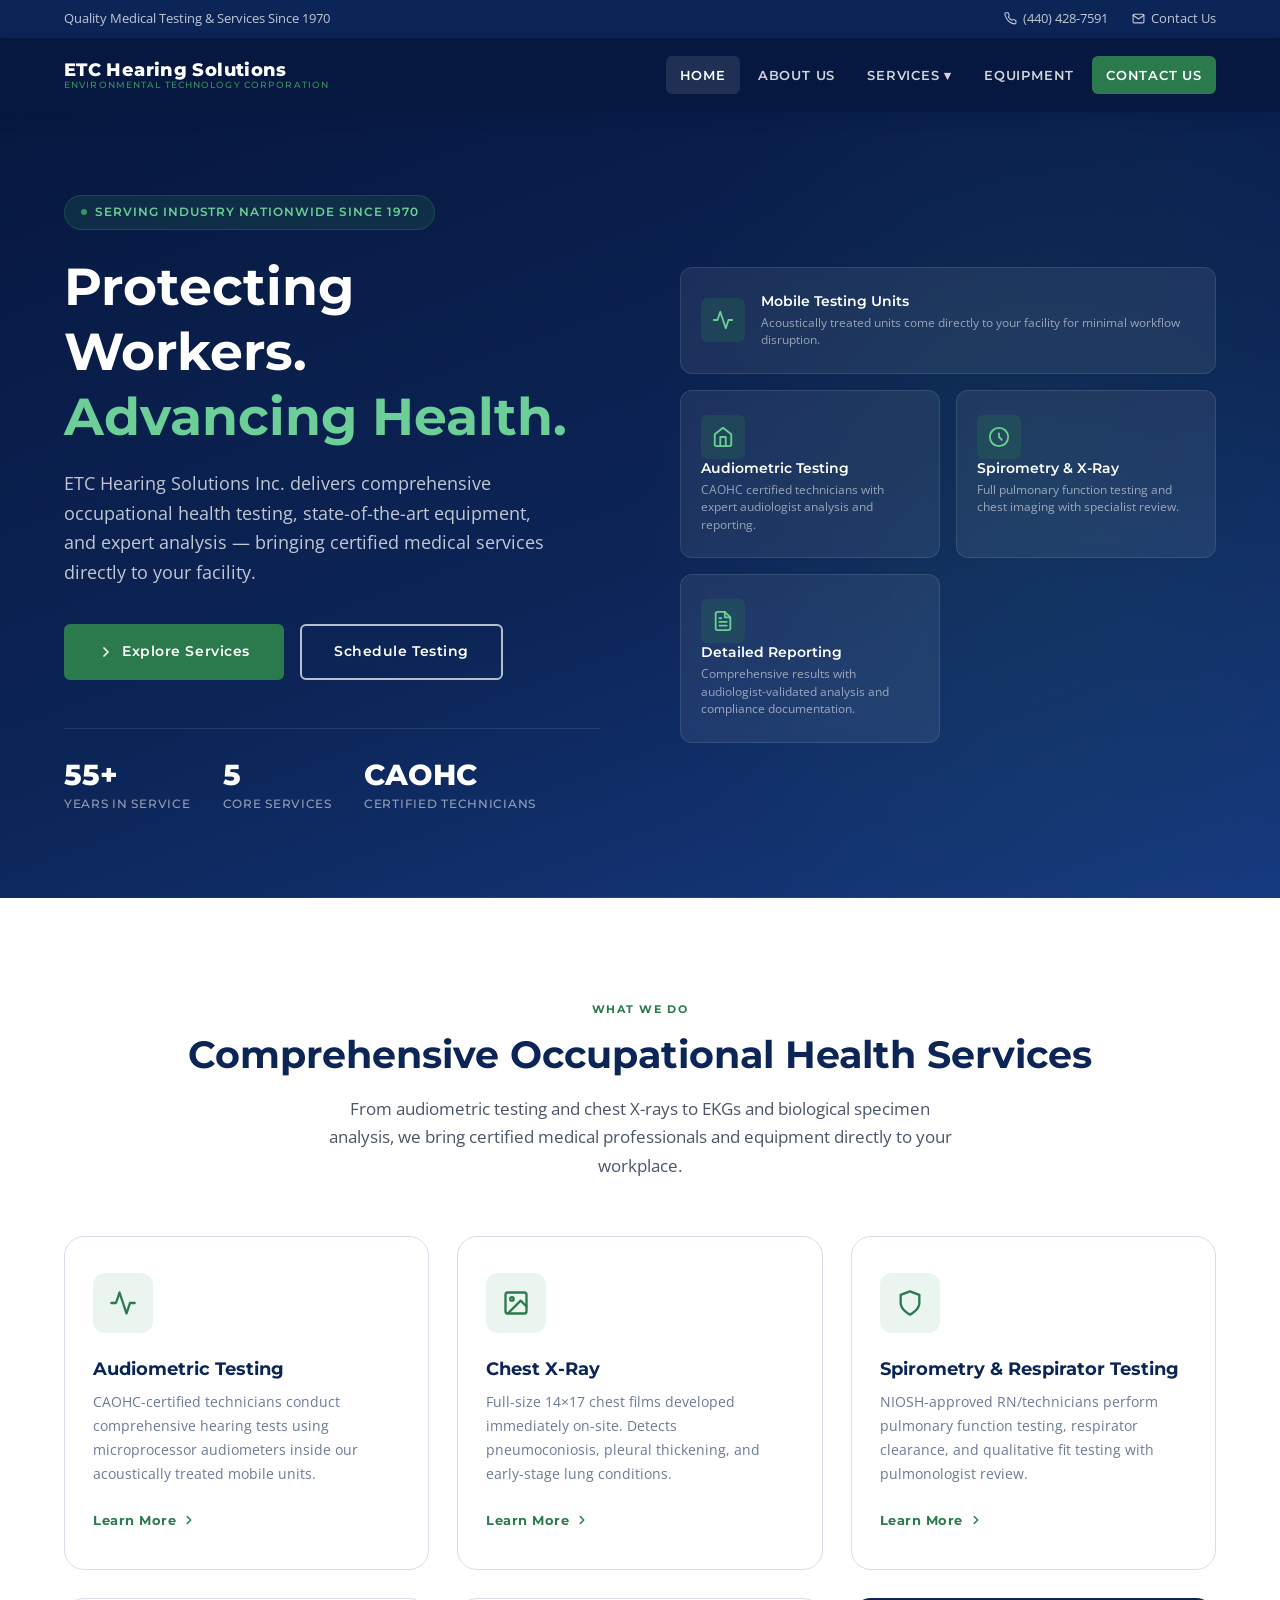
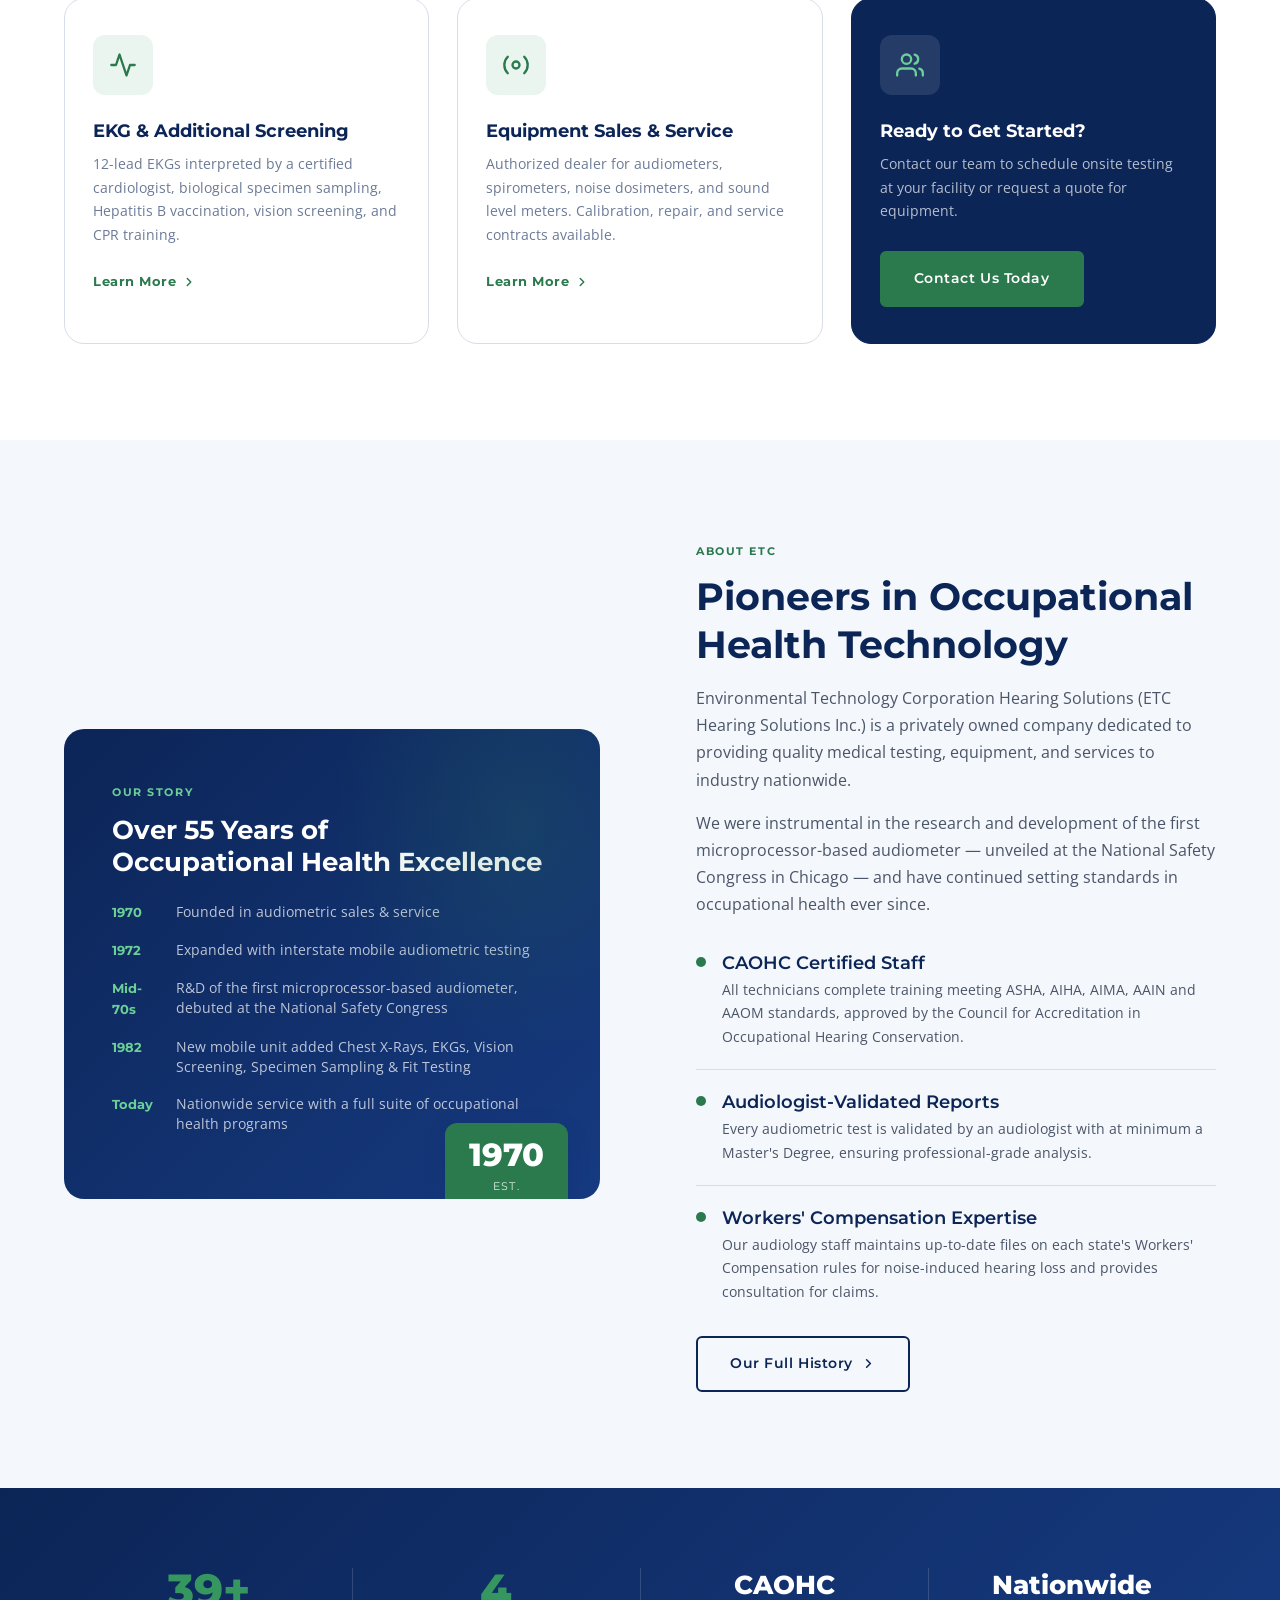
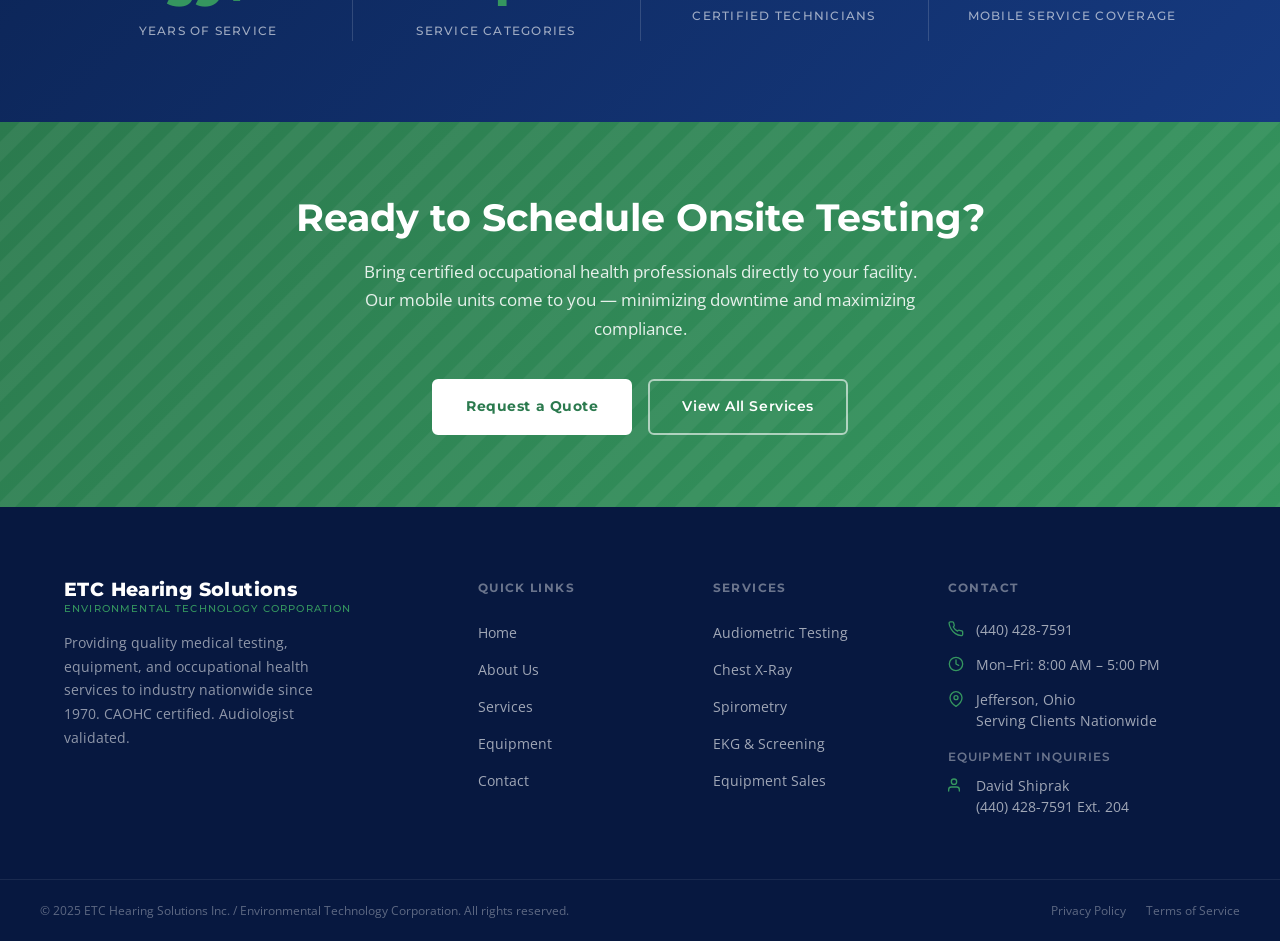
==== index.html @ db535267 "Initial commit: ETC Hearing Solutions website Complete multi-page website including home, about, ser" ====
<!DOCTYPE html>
<html lang="en">
<head>
  <meta charset="UTF-8" />
  <meta name="viewport" content="width=device-width, initial-scale=1.0" />
  <title>ETC Hearing Solutions Inc. | Occupational Health Testing & Equipment</title>
  <meta name="description" content="Environmental Technology Corporation Hearing Solutions — providing quality medical testing, equipment, and services to industry nationwide since 1970." />
  <link rel="stylesheet" href="css/styles.css" />
  <link rel="icon" href="data:image/svg+xml,<svg xmlns='http://www.w3.org/2000/svg' viewBox='0 0 100 100'><rect width='100' height='100' rx='16' fill='%230C2557'/><text y='.9em' x='.1em' font-size='80' fill='%232B7A4E'>⚕</text></svg>" />
</head>
<body>

  <!-- TOP BAR -->
  <div class="top-bar">
    <div class="container top-bar-inner">
      <div class="top-bar-left">
        <span>Quality Medical Testing &amp; Services Since 1970</span>
      </div>
      <div class="top-bar-right">
        <a href="tel:4404287591">
          <svg xmlns="http://www.w3.org/2000/svg" width="13" height="13" viewBox="0 0 24 24" fill="none" stroke="currentColor" stroke-width="2" stroke-linecap="round" stroke-linejoin="round"><path d="M22 16.92v3a2 2 0 0 1-2.18 2 19.79 19.79 0 0 1-8.63-3.07A19.5 19.5 0 0 1 4.69 12a19.79 19.79 0 0 1-3.07-8.67A2 2 0 0 1 3.6 1.27h3a2 2 0 0 1 2 1.72c.127.96.361 1.903.7 2.81a2 2 0 0 1-.45 2.11L7.91 8.95a16 16 0 0 0 6.29 6.29l.95-.85a2 2 0 0 1 2.11-.45c.907.339 1.85.573 2.81.7A2 2 0 0 1 22 16.92z"/></svg>
          (440) 428-7591
        </a>
        <a href="contact.html">
          <svg xmlns="http://www.w3.org/2000/svg" width="13" height="13" viewBox="0 0 24 24" fill="none" stroke="currentColor" stroke-width="2" stroke-linecap="round" stroke-linejoin="round"><path d="M4 4h16c1.1 0 2 .9 2 2v12c0 1.1-.9 2-2 2H4c-1.1 0-2-.9-2-2V6c0-1.1.9-2 2-2z"/><polyline points="22,6 12,13 2,6"/></svg>
          Contact Us
        </a>
      </div>
    </div>
  </div>

  <!-- HEADER -->
  <header class="site-header">
    <div class="container header-inner">
      <a href="index.html" class="site-logo">
        <span class="logo-name">ETC Hearing Solutions</span>
        <span class="logo-sub">Environmental Technology Corporation</span>
      </a>

      <button class="nav-toggle" aria-label="Toggle navigation" aria-expanded="false">
        <span></span><span></span><span></span>
      </button>

      <nav>
        <ul class="nav-list">
          <li><a href="index.html" class="active">Home</a></li>
          <li><a href="about.html">About Us</a></li>
          <li class="nav-item">
            <a href="services.html">Services ▾</a>
            <ul class="dropdown-menu">
              <li><a href="services.html#audiometric">Audiometric Testing</a></li>
              <li><a href="services.html#chest-xray">Chest X-Ray</a></li>
              <li><a href="services.html#spirometry">Spirometry &amp; Respirator</a></li>
              <li><a href="services.html#other-screening">Other Screening Services</a></li>
              <li><a href="services.html#equipment-service">Equipment Sales &amp; Service</a></li>
            </ul>
          </li>
          <li><a href="equipment.html">Equipment</a></li>
          <li><a href="contact.html" class="nav-cta">Contact Us</a></li>
        </ul>
      </nav>
    </div>
  </header>

  <!-- HERO -->
  <section class="home-hero">
    <div class="container">
      <div class="hero-grid">
        <div class="hero-content">
          <div class="hero-badge">
            <span class="dot"></span>
            Serving Industry Nationwide Since 1970
          </div>
          <h1>Protecting Workers.<br><span>Advancing Health.</span></h1>
          <p class="lead">
            ETC Hearing Solutions Inc. delivers comprehensive occupational health
            testing, state-of-the-art equipment, and expert analysis — bringing
            certified medical services directly to your facility.
          </p>
          <div class="hero-actions">
            <a href="services.html" class="btn btn-primary">
              <svg xmlns="http://www.w3.org/2000/svg" width="16" height="16" viewBox="0 0 24 24" fill="none" stroke="currentColor" stroke-width="2.5" stroke-linecap="round" stroke-linejoin="round"><polyline points="9 18 15 12 9 6"/></svg>
              Explore Services
            </a>
            <a href="contact.html" class="btn btn-secondary">Schedule Testing</a>
          </div>
          <div class="hero-stats">
            <div>
              <div class="hero-stat-value">55+</div>
              <div class="hero-stat-label">Years in Service</div>
            </div>
            <div>
              <div class="hero-stat-value">5</div>
              <div class="hero-stat-label">Core Services</div>
            </div>
            <div>
              <div class="hero-stat-value">CAOHC</div>
              <div class="hero-stat-label">Certified Technicians</div>
            </div>
          </div>
        </div>

        <div class="hero-visual">
          <div class="hero-card">
            <div class="hero-card-icon">
              <svg xmlns="http://www.w3.org/2000/svg" viewBox="0 0 24 24" fill="none" stroke="currentColor" stroke-width="2" stroke-linecap="round" stroke-linejoin="round"><path d="M22 12h-4l-3 9L9 3l-3 9H2"/></svg>
            </div>
            <div>
              <h4>Mobile Testing Units</h4>
              <p>Acoustically treated units come directly to your facility for minimal workflow disruption.</p>
            </div>
          </div>
          <div class="hero-card">
            <div class="hero-card-icon">
              <svg xmlns="http://www.w3.org/2000/svg" viewBox="0 0 24 24" fill="none" stroke="currentColor" stroke-width="2" stroke-linecap="round" stroke-linejoin="round"><path d="M3 9l9-7 9 7v11a2 2 0 0 1-2 2H5a2 2 0 0 1-2-2z"/><polyline points="9 22 9 12 15 12 15 22"/></svg>
            </div>
            <div>
              <h4>Audiometric Testing</h4>
              <p>CAOHC certified technicians with expert audiologist analysis and reporting.</p>
            </div>
          </div>
          <div class="hero-card">
            <div class="hero-card-icon">
              <svg xmlns="http://www.w3.org/2000/svg" viewBox="0 0 24 24" fill="none" stroke="currentColor" stroke-width="2" stroke-linecap="round" stroke-linejoin="round"><circle cx="12" cy="12" r="10"/><path d="M12 8v4l3 3"/></svg>
            </div>
            <div>
              <h4>Spirometry &amp; X-Ray</h4>
              <p>Full pulmonary function testing and chest imaging with specialist review.</p>
            </div>
          </div>
          <div class="hero-card">
            <div class="hero-card-icon">
              <svg xmlns="http://www.w3.org/2000/svg" viewBox="0 0 24 24" fill="none" stroke="currentColor" stroke-width="2" stroke-linecap="round" stroke-linejoin="round"><path d="M14 2H6a2 2 0 0 0-2 2v16a2 2 0 0 0 2 2h12a2 2 0 0 0 2-2V8z"/><polyline points="14 2 14 8 20 8"/><line x1="16" y1="13" x2="8" y2="13"/><line x1="16" y1="17" x2="8" y2="17"/><polyline points="10 9 9 9 8 9"/></svg>
            </div>
            <div>
              <h4>Detailed Reporting</h4>
              <p>Comprehensive results with audiologist-validated analysis and compliance documentation.</p>
            </div>
          </div>
        </div>
      </div>
    </div>
  </section>

  <!-- SERVICES OVERVIEW -->
  <section class="section-pad">
    <div class="container">
      <div class="text-center">
        <span class="section-label">What We Do</span>
        <h2 class="section-title">Comprehensive Occupational Health Services</h2>
        <p class="section-subtitle">
          From audiometric testing and chest X-rays to EKGs and biological specimen analysis,
          we bring certified medical professionals and equipment directly to your workplace.
        </p>
      </div>
      <div class="services-grid">

        <div class="service-card">
          <div class="service-icon">
            <svg xmlns="http://www.w3.org/2000/svg" viewBox="0 0 24 24" fill="none" stroke="currentColor" stroke-width="2" stroke-linecap="round" stroke-linejoin="round"><path d="M22 12h-4l-3 9L9 3l-3 9H2"/></svg>
          </div>
          <h3>Audiometric Testing</h3>
          <p>CAOHC-certified technicians conduct comprehensive hearing tests using microprocessor audiometers inside our acoustically treated mobile units.</p>
          <a href="services.html#audiometric" class="learn-more">
            Learn More
            <svg xmlns="http://www.w3.org/2000/svg" width="14" height="14" viewBox="0 0 24 24" fill="none" stroke="currentColor" stroke-width="2.5" stroke-linecap="round" stroke-linejoin="round"><polyline points="9 18 15 12 9 6"/></svg>
          </a>
        </div>

        <div class="service-card">
          <div class="service-icon">
            <svg xmlns="http://www.w3.org/2000/svg" viewBox="0 0 24 24" fill="none" stroke="currentColor" stroke-width="2" stroke-linecap="round" stroke-linejoin="round"><rect x="3" y="3" width="18" height="18" rx="2" ry="2"/><circle cx="8.5" cy="8.5" r="1.5"/><polyline points="21 15 16 10 5 21"/></svg>
          </div>
          <h3>Chest X-Ray</h3>
          <p>Full-size 14×17 chest films developed immediately on-site. Detects pneumoconiosis, pleural thickening, and early-stage lung conditions.</p>
          <a href="services.html#chest-xray" class="learn-more">
            Learn More
            <svg xmlns="http://www.w3.org/2000/svg" width="14" height="14" viewBox="0 0 24 24" fill="none" stroke="currentColor" stroke-width="2.5" stroke-linecap="round" stroke-linejoin="round"><polyline points="9 18 15 12 9 6"/></svg>
          </a>
        </div>

        <div class="service-card">
          <div class="service-icon">
            <svg xmlns="http://www.w3.org/2000/svg" viewBox="0 0 24 24" fill="none" stroke="currentColor" stroke-width="2" stroke-linecap="round" stroke-linejoin="round"><path d="M12 22s8-4 8-10V5l-8-3-8 3v7c0 6 8 10 8 10z"/></svg>
          </div>
          <h3>Spirometry &amp; Respirator Testing</h3>
          <p>NIOSH-approved RN/technicians perform pulmonary function testing, respirator clearance, and qualitative fit testing with pulmonologist review.</p>
          <a href="services.html#spirometry" class="learn-more">
            Learn More
            <svg xmlns="http://www.w3.org/2000/svg" width="14" height="14" viewBox="0 0 24 24" fill="none" stroke="currentColor" stroke-width="2.5" stroke-linecap="round" stroke-linejoin="round"><polyline points="9 18 15 12 9 6"/></svg>
          </a>
        </div>

        <div class="service-card">
          <div class="service-icon">
            <svg xmlns="http://www.w3.org/2000/svg" viewBox="0 0 24 24" fill="none" stroke="currentColor" stroke-width="2" stroke-linecap="round" stroke-linejoin="round"><polyline points="22 12 18 12 15 21 9 3 6 12 2 12"/></svg>
          </div>
          <h3>EKG &amp; Additional Screening</h3>
          <p>12-lead EKGs interpreted by a certified cardiologist, biological specimen sampling, Hepatitis B vaccination, vision screening, and CPR training.</p>
          <a href="services.html#other-screening" class="learn-more">
            Learn More
            <svg xmlns="http://www.w3.org/2000/svg" width="14" height="14" viewBox="0 0 24 24" fill="none" stroke="currentColor" stroke-width="2.5" stroke-linecap="round" stroke-linejoin="round"><polyline points="9 18 15 12 9 6"/></svg>
          </a>
        </div>

        <div class="service-card">
          <div class="service-icon">
            <svg xmlns="http://www.w3.org/2000/svg" viewBox="0 0 24 24" fill="none" stroke="currentColor" stroke-width="2" stroke-linecap="round" stroke-linejoin="round"><circle cx="12" cy="12" r="3"/><path d="M19.07 4.93a10 10 0 0 1 0 14.14M4.93 4.93a10 10 0 0 0 0 14.14"/></svg>
          </div>
          <h3>Equipment Sales &amp; Service</h3>
          <p>Authorized dealer for audiometers, spirometers, noise dosimeters, and sound level meters. Calibration, repair, and service contracts available.</p>
          <a href="equipment.html" class="learn-more">
            Learn More
            <svg xmlns="http://www.w3.org/2000/svg" width="14" height="14" viewBox="0 0 24 24" fill="none" stroke="currentColor" stroke-width="2.5" stroke-linecap="round" stroke-linejoin="round"><polyline points="9 18 15 12 9 6"/></svg>
          </a>
        </div>

        <div class="service-card" style="background:var(--navy); border-color:var(--navy);">
          <div class="service-icon" style="background:rgba(255,255,255,0.1);">
            <svg xmlns="http://www.w3.org/2000/svg" viewBox="0 0 24 24" fill="none" stroke="#6BCF97" stroke-width="2" stroke-linecap="round" stroke-linejoin="round"><path d="M17 21v-2a4 4 0 0 0-4-4H5a4 4 0 0 0-4 4v2"/><circle cx="9" cy="7" r="4"/><path d="M23 21v-2a4 4 0 0 0-3-3.87"/><path d="M16 3.13a4 4 0 0 1 0 7.75"/></svg>
          </div>
          <h3 style="color:#fff;">Ready to Get Started?</h3>
          <p style="color:rgba(255,255,255,0.7);">Contact our team to schedule onsite testing at your facility or request a quote for equipment.</p>
          <a href="contact.html" class="btn btn-primary" style="margin-top:8px; display:inline-flex;">
            Contact Us Today
          </a>
        </div>

      </div>
    </div>
  </section>

  <!-- ABOUT SNAPSHOT -->
  <section class="about-snapshot section-pad">
    <div class="container">
      <div class="about-grid">
        <div class="about-visual">
          <div class="about-img-block">
            <span class="section-label" style="color:#6BCF97;">Our Story</span>
            <h3 style="color:#fff; margin-bottom:24px;">Over 55 Years of<br>Occupational Health Excellence</h3>
            <div class="milestone-list">
              <div class="milestone-item">
                <span class="milestone-year">1970</span>
                <span class="milestone-text">Founded in audiometric sales &amp; service</span>
              </div>
              <div class="milestone-item">
                <span class="milestone-year">1972</span>
                <span class="milestone-text">Expanded with interstate mobile audiometric testing</span>
              </div>
              <div class="milestone-item">
                <span class="milestone-year">Mid-70s</span>
                <span class="milestone-text">R&amp;D of the first microprocessor-based audiometer, debuted at the National Safety Congress</span>
              </div>
              <div class="milestone-item">
                <span class="milestone-year">1982</span>
                <span class="milestone-text">New mobile unit added Chest X-Rays, EKGs, Vision Screening, Specimen Sampling &amp; Fit Testing</span>
              </div>
              <div class="milestone-item">
                <span class="milestone-year">Today</span>
                <span class="milestone-text">Nationwide service with a full suite of occupational health programs</span>
              </div>
            </div>
            <div class="founded-badge">
              <span class="year">1970</span>
              <span class="year-label">Est.</span>
            </div>
          </div>
        </div>
        <div class="about-content">
          <span class="section-label">About ETC</span>
          <h2 class="section-title">Pioneers in Occupational Health Technology</h2>
          <p>
            Environmental Technology Corporation Hearing Solutions (ETC Hearing Solutions Inc.)
            is a privately owned company dedicated to providing quality medical testing,
            equipment, and services to industry nationwide.
          </p>
          <p>
            We were instrumental in the research and development of the first
            microprocessor-based audiometer — unveiled at the National Safety Congress in
            Chicago — and have continued setting standards in occupational health ever since.
          </p>
          <div class="about-features">
            <div class="about-feature">
              <span class="feature-dot"></span>
              <div>
                <h4>CAOHC Certified Staff</h4>
                <p>All technicians complete training meeting ASHA, AIHA, AIMA, AAIN and AAOM standards, approved by the Council for Accreditation in Occupational Hearing Conservation.</p>
              </div>
            </div>
            <div class="about-feature">
              <span class="feature-dot"></span>
              <div>
                <h4>Audiologist-Validated Reports</h4>
                <p>Every audiometric test is validated by an audiologist with at minimum a Master's Degree, ensuring professional-grade analysis.</p>
              </div>
            </div>
            <div class="about-feature">
              <span class="feature-dot"></span>
              <div>
                <h4>Workers' Compensation Expertise</h4>
                <p>Our audiology staff maintains up-to-date files on each state's Workers' Compensation rules for noise-induced hearing loss and provides consultation for claims.</p>
              </div>
            </div>
          </div>
          <a href="about.html" class="btn btn-outline" style="margin-top:32px;">
            Our Full History
            <svg xmlns="http://www.w3.org/2000/svg" width="15" height="15" viewBox="0 0 24 24" fill="none" stroke="currentColor" stroke-width="2.5" stroke-linecap="round" stroke-linejoin="round"><polyline points="9 18 15 12 9 6"/></svg>
          </a>
        </div>
      </div>
    </div>
  </section>

  <!-- STATS -->
  <section class="stats-band">
    <div class="container">
      <div class="stats-grid">
        <div class="stat-item">
          <div class="stat-number"><span data-count="55">0</span><span style="color:var(--green-light)">+</span></div>
          <div class="stat-label">Years of Service</div>
        </div>
        <div class="stat-item">
          <div class="stat-number"><span data-count="5">0</span></div>
          <div class="stat-label">Service Categories</div>
        </div>
        <div class="stat-item">
          <div class="stat-number" style="font-size:1.6rem; padding-top:4px;">CAOHC</div>
          <div class="stat-label">Certified Technicians</div>
        </div>
        <div class="stat-item">
          <div class="stat-number" style="font-size:1.6rem; padding-top:4px;">Nationwide</div>
          <div class="stat-label">Mobile Service Coverage</div>
        </div>
      </div>
    </div>
  </section>

  <!-- CTA BANNER -->
  <section class="cta-banner">
    <div class="container">
      <h2>Ready to Schedule Onsite Testing?</h2>
      <p>Bring certified occupational health professionals directly to your facility. Our mobile units come to you — minimizing downtime and maximizing compliance.</p>
      <div class="cta-actions">
        <a href="contact.html" class="btn btn-white">Request a Quote</a>
        <a href="services.html" class="btn btn-white-outline">View All Services</a>
      </div>
    </div>
  </section>

  <!-- FOOTER -->
  <footer class="site-footer">
    <div class="footer-top">
      <div class="container">
        <div class="footer-grid">
          <div class="footer-brand">
            <div class="site-logo">
              <span class="logo-name">ETC Hearing Solutions</span>
              <span class="logo-sub">Environmental Technology Corporation</span>
            </div>
            <p>Providing quality medical testing, equipment, and occupational health services to industry nationwide since 1970. CAOHC certified. Audiologist validated.</p>
          </div>
          <div>
            <div class="footer-heading">Quick Links</div>
            <ul class="footer-links">
              <li><a href="index.html">Home</a></li>
              <li><a href="about.html">About Us</a></li>
              <li><a href="services.html">Services</a></li>
              <li><a href="equipment.html">Equipment</a></li>
              <li><a href="contact.html">Contact</a></li>
            </ul>
          </div>
          <div>
            <div class="footer-heading">Services</div>
            <ul class="footer-links">
              <li><a href="services.html#audiometric">Audiometric Testing</a></li>
              <li><a href="services.html#chest-xray">Chest X-Ray</a></li>
              <li><a href="services.html#spirometry">Spirometry</a></li>
              <li><a href="services.html#other-screening">EKG &amp; Screening</a></li>
              <li><a href="equipment.html">Equipment Sales</a></li>
            </ul>
          </div>
          <div>
            <div class="footer-heading">Contact</div>
            <div class="footer-contact-item">
              <svg xmlns="http://www.w3.org/2000/svg" viewBox="0 0 24 24" fill="none" stroke="currentColor" stroke-width="2" stroke-linecap="round" stroke-linejoin="round"><path d="M22 16.92v3a2 2 0 0 1-2.18 2 19.79 19.79 0 0 1-8.63-3.07A19.5 19.5 0 0 1 4.69 12a19.79 19.79 0 0 1-3.07-8.67A2 2 0 0 1 3.6 1.27h3a2 2 0 0 1 2 1.72c.127.96.361 1.903.7 2.81a2 2 0 0 1-.45 2.11L7.91 8.95a16 16 0 0 0 6.29 6.29l.95-.85a2 2 0 0 1 2.11-.45c.907.339 1.85.573 2.81.7A2 2 0 0 1 22 16.92z"/></svg>
              <span>(440) 428-7591</span>
            </div>
            <div class="footer-contact-item">
              <svg xmlns="http://www.w3.org/2000/svg" viewBox="0 0 24 24" fill="none" stroke="currentColor" stroke-width="2" stroke-linecap="round" stroke-linejoin="round"><circle cx="12" cy="12" r="10"/><polyline points="12 6 12 12 16 14"/></svg>
              <span>Mon–Fri: 8:00 AM – 5:00 PM</span>
            </div>
            <div class="footer-contact-item">
              <svg xmlns="http://www.w3.org/2000/svg" viewBox="0 0 24 24" fill="none" stroke="currentColor" stroke-width="2" stroke-linecap="round" stroke-linejoin="round"><path d="M21 10c0 7-9 13-9 13s-9-6-9-13a9 9 0 0 1 18 0z"/><circle cx="12" cy="10" r="3"/></svg>
              <span>Jefferson, Ohio<br>Serving Clients Nationwide</span>
            </div>
            <div style="margin-top:16px;">
              <div style="font-size:0.75rem; color:rgba(255,255,255,0.4); font-family:var(--font-heading); font-weight:600; letter-spacing:0.08em; text-transform:uppercase; margin-bottom:8px;">Equipment Inquiries</div>
              <div class="footer-contact-item">
                <svg xmlns="http://www.w3.org/2000/svg" viewBox="0 0 24 24" fill="none" stroke="currentColor" stroke-width="2" stroke-linecap="round" stroke-linejoin="round"><path d="M17 21v-2a4 4 0 0 0-4-4H5a4 4 0 0 0-4 4v2"/><circle cx="9" cy="7" r="4"/></svg>
                <span>David Shiprak<br>(440) 428-7591 Ext. 204</span>
              </div>
            </div>
          </div>
        </div>
      </div>
    </div>
    <div class="container footer-bottom">
      <span class="footer-copy">&copy; 2025 ETC Hearing Solutions Inc. / Environmental Technology Corporation. All rights reserved.</span>
      <div class="footer-legal">
        <a href="#">Privacy Policy</a>
        <a href="#">Terms of Service</a>
      </div>
    </div>
  </footer>

  <script src="js/main.js"></script>
</body>
</html>
---- css/styles.css ----
/* ============================================================
   ETC Hearing Solutions Inc. — Main Stylesheet
   Color Palette: Navy Blue / White / Green Accent
   ============================================================ */

@import url('https://fonts.googleapis.com/css2?family=Montserrat:wght@400;500;600;700;800&family=Open+Sans:wght@300;400;500;600&display=swap');

/* === CSS VARIABLES === */
:root {
  --navy:          #0C2557;
  --navy-dark:     #071840;
  --navy-mid:      #163A80;
  --navy-light:    #2450A8;
  --green:         #2B7A4E;
  --green-light:   #35965F;
  --green-pale:    #EAF5EF;
  --white:         #FFFFFF;
  --off-white:     #F4F7FB;
  --gray-100:      #EDF0F6;
  --gray-200:      #D8DDE9;
  --gray-400:      #97A3BC;
  --gray-600:      #56647A;
  --gray-800:      #2C3A52;
  --text-primary:  #172037;
  --text-secondary:#4A5568;
  --text-muted:    #6B7A96;

  --font-heading: 'Montserrat', sans-serif;
  --font-body:    'Open Sans', sans-serif;

  --shadow-sm: 0 2px 8px rgba(12, 37, 87, 0.08);
  --shadow-md: 0 6px 24px rgba(12, 37, 87, 0.12);
  --shadow-lg: 0 12px 48px rgba(12, 37, 87, 0.18);

  --radius-sm: 6px;
  --radius-md: 12px;
  --radius-lg: 20px;

  --transition: all 0.3s ease;
  --max-width: 1200px;
}

/* === RESET & BASE === */
*, *::before, *::after { box-sizing: border-box; margin: 0; padding: 0; }

html { scroll-behavior: smooth; font-size: 16px; }

body {
  font-family: var(--font-body);
  color: var(--text-primary);
  background: var(--white);
  line-height: 1.7;
  -webkit-font-smoothing: antialiased;
}

img { max-width: 100%; height: auto; display: block; }
a  { color: inherit; text-decoration: none; }
ul { list-style: none; }

/* === TYPOGRAPHY === */
h1, h2, h3, h4, h5, h6 {
  font-family: var(--font-heading);
  line-height: 1.25;
  color: var(--navy);
  font-weight: 700;
}

h1 { font-size: clamp(2rem, 5vw, 3.25rem); }
h2 { font-size: clamp(1.6rem, 3.5vw, 2.4rem); }
h3 { font-size: clamp(1.2rem, 2.5vw, 1.6rem); }
h4 { font-size: 1.15rem; font-weight: 600; }

p { color: var(--text-secondary); margin-bottom: 1rem; }
p:last-child { margin-bottom: 0; }

/* === LAYOUT UTILITIES === */
.container {
  max-width: var(--max-width);
  margin: 0 auto;
  padding: 0 24px;
}

.section-pad    { padding: 96px 0; }
.section-pad-sm { padding: 64px 0; }

.section-label {
  display: inline-block;
  font-family: var(--font-heading);
  font-size: 0.7rem;
  font-weight: 700;
  letter-spacing: 0.14em;
  text-transform: uppercase;
  color: var(--green);
  margin-bottom: 12px;
}

.section-title {
  margin-bottom: 16px;
}

.section-subtitle {
  font-size: 1.05rem;
  color: var(--text-secondary);
  max-width: 640px;
  margin-bottom: 48px;
}

.text-center { text-align: center; }
.text-center .section-subtitle { margin-left: auto; margin-right: auto; }

/* === BUTTONS === */
.btn {
  display: inline-flex;
  align-items: center;
  gap: 8px;
  padding: 14px 32px;
  border-radius: var(--radius-sm);
  font-family: var(--font-heading);
  font-size: 0.875rem;
  font-weight: 600;
  letter-spacing: 0.04em;
  cursor: pointer;
  transition: var(--transition);
  border: 2px solid transparent;
  white-space: nowrap;
}

.btn-primary {
  background: var(--green);
  color: var(--white);
  border-color: var(--green);
}
.btn-primary:hover {
  background: var(--green-light);
  border-color: var(--green-light);
  transform: translateY(-2px);
  box-shadow: 0 8px 24px rgba(43, 122, 78, 0.35);
}

.btn-secondary {
  background: transparent;
  color: var(--white);
  border-color: rgba(255,255,255,0.7);
}
.btn-secondary:hover {
  background: rgba(255,255,255,0.12);
  border-color: var(--white);
}

.btn-outline {
  background: transparent;
  color: var(--navy);
  border-color: var(--navy);
}
.btn-outline:hover {
  background: var(--navy);
  color: var(--white);
}

.btn-green-outline {
  background: transparent;
  color: var(--green);
  border-color: var(--green);
}
.btn-green-outline:hover {
  background: var(--green);
  color: var(--white);
}

/* === HEADER / NAVIGATION === */
.site-header {
  position: sticky;
  top: 0;
  z-index: 1000;
  background: var(--navy-dark);
  box-shadow: 0 2px 16px rgba(7, 24, 64, 0.4);
}

.header-inner {
  display: flex;
  align-items: center;
  justify-content: space-between;
  height: 74px;
}

.site-logo {
  display: flex;
  flex-direction: column;
  line-height: 1.1;
}

.logo-name {
  font-family: var(--font-heading);
  font-size: 1.15rem;
  font-weight: 800;
  color: var(--white);
  letter-spacing: 0.02em;
}

.logo-sub {
  font-family: var(--font-heading);
  font-size: 0.58rem;
  font-weight: 500;
  color: var(--green-light);
  letter-spacing: 0.12em;
  text-transform: uppercase;
}

.nav-list {
  display: flex;
  align-items: center;
  gap: 4px;
}

.nav-list a {
  display: block;
  padding: 8px 14px;
  font-family: var(--font-heading);
  font-size: 0.82rem;
  font-weight: 600;
  letter-spacing: 0.06em;
  text-transform: uppercase;
  color: rgba(255,255,255,0.82);
  border-radius: var(--radius-sm);
  transition: var(--transition);
}

.nav-list a:hover,
.nav-list a.active {
  color: var(--white);
  background: rgba(255,255,255,0.1);
}

.nav-cta {
  background: var(--green) !important;
  color: var(--white) !important;
  border-radius: var(--radius-sm) !important;
}
.nav-cta:hover {
  background: var(--green-light) !important;
}

/* Dropdown */
.nav-item { position: relative; }
.dropdown-menu {
  display: none;
  position: absolute;
  top: calc(100% + 8px);
  left: 0;
  background: var(--white);
  border-radius: var(--radius-md);
  box-shadow: var(--shadow-lg);
  min-width: 240px;
  padding: 8px 0;
  border-top: 3px solid var(--green);
}
.nav-item:hover .dropdown-menu { display: block; }
.dropdown-menu a {
  display: block;
  padding: 10px 20px;
  font-family: var(--font-body);
  font-size: 0.875rem;
  font-weight: 500;
  color: var(--text-secondary) !important;
  letter-spacing: 0;
  text-transform: none;
  border-radius: 0 !important;
  background: transparent !important;
  transition: var(--transition);
}
.dropdown-menu a:hover {
  color: var(--navy) !important;
  background: var(--off-white) !important;
  padding-left: 28px;
}

/* Mobile Nav Toggle */
.nav-toggle {
  display: none;
  flex-direction: column;
  gap: 5px;
  cursor: pointer;
  background: none;
  border: none;
  padding: 4px;
}
.nav-toggle span {
  display: block;
  width: 24px;
  height: 2px;
  background: var(--white);
  border-radius: 2px;
  transition: var(--transition);
}

/* === TOP BAR === */
.top-bar {
  background: var(--navy);
  padding: 8px 0;
  font-size: 0.8rem;
}
.top-bar-inner {
  display: flex;
  justify-content: space-between;
  align-items: center;
  gap: 16px;
}
.top-bar span, .top-bar a {
  color: rgba(255,255,255,0.75);
  display: flex;
  align-items: center;
  gap: 6px;
}
.top-bar a:hover { color: var(--white); }
.top-bar-right { display: flex; gap: 24px; }

/* === PAGE HERO === */
.page-hero {
  background: linear-gradient(135deg, var(--navy-dark) 0%, var(--navy-mid) 100%);
  padding: 72px 0 64px;
  position: relative;
  overflow: hidden;
}
.page-hero::before {
  content: '';
  position: absolute;
  inset: 0;
  background: url("data:image/svg+xml,%3Csvg width='60' height='60' viewBox='0 0 60 60' xmlns='http://www.w3.org/2000/svg'%3E%3Cg fill='none' fill-rule='evenodd'%3E%3Cg fill='%23ffffff' fill-opacity='0.02'%3E%3Cpath d='M36 34v-4h-2v4h-4v2h4v4h2v-4h4v-2h-4zm0-30V0h-2v4h-4v2h4v4h2V6h4V4h-4zM6 34v-4H4v4H0v2h4v4h2v-4h4v-2H6zM6 4V0H4v4H0v2h4v4h2V6h4V4H6z'/%3E%3C/g%3E%3C/g%3E%3C/svg%3E");
}
.page-hero .container { position: relative; }
.page-hero h1 { color: var(--white); margin-bottom: 12px; }
.page-hero p  { color: rgba(255,255,255,0.75); font-size: 1.1rem; max-width: 600px; margin-bottom: 0; }

.breadcrumb {
  display: flex;
  align-items: center;
  gap: 8px;
  margin-bottom: 20px;
  font-size: 0.8rem;
  font-family: var(--font-heading);
  font-weight: 500;
  letter-spacing: 0.04em;
}
.breadcrumb a { color: rgba(255,255,255,0.6); transition: var(--transition); }
.breadcrumb a:hover { color: var(--white); }
.breadcrumb .sep { color: rgba(255,255,255,0.3); }
.breadcrumb .current { color: var(--green-light); }

/* === HOME HERO === */
.home-hero {
  min-height: calc(100vh - 74px - 40px);
  background: linear-gradient(160deg, var(--navy-dark) 0%, var(--navy) 55%, var(--navy-mid) 100%);
  display: flex;
  align-items: center;
  position: relative;
  overflow: hidden;
  padding: 80px 0;
}

.home-hero::before {
  content: '';
  position: absolute;
  top: -20%;
  right: -10%;
  width: 60%;
  height: 140%;
  background: radial-gradient(ellipse, rgba(43, 122, 78, 0.12) 0%, transparent 70%);
  pointer-events: none;
}

.home-hero::after {
  content: '';
  position: absolute;
  bottom: 0;
  left: 0;
  right: 0;
  height: 1px;
  background: linear-gradient(90deg, transparent, rgba(255,255,255,0.1), transparent);
}

.hero-grid {
  display: grid;
  grid-template-columns: 1fr 1fr;
  gap: 80px;
  align-items: center;
}

.hero-badge {
  display: inline-flex;
  align-items: center;
  gap: 8px;
  background: rgba(43, 122, 78, 0.2);
  border: 1px solid rgba(43, 122, 78, 0.4);
  color: #6BCF97;
  padding: 6px 16px;
  border-radius: 100px;
  font-size: 0.75rem;
  font-family: var(--font-heading);
  font-weight: 600;
  letter-spacing: 0.08em;
  text-transform: uppercase;
  margin-bottom: 24px;
}

.hero-badge .dot {
  width: 6px; height: 6px;
  background: var(--green-light);
  border-radius: 50%;
  animation: pulse 2s ease-in-out infinite;
}

@keyframes pulse {
  0%, 100% { opacity: 1; transform: scale(1); }
  50% { opacity: 0.6; transform: scale(1.3); }
}

.hero-content h1 { color: var(--white); margin-bottom: 20px; }
.hero-content h1 span { color: #6BCF97; }

.hero-content .lead {
  font-size: 1.1rem;
  color: rgba(255,255,255,0.75);
  margin-bottom: 36px;
  max-width: 500px;
}

.hero-actions {
  display: flex;
  gap: 16px;
  flex-wrap: wrap;
  margin-bottom: 48px;
}

.hero-stats {
  display: flex;
  gap: 32px;
  padding-top: 32px;
  border-top: 1px solid rgba(255,255,255,0.1);
}

.hero-stat-value {
  font-family: var(--font-heading);
  font-size: 1.8rem;
  font-weight: 800;
  color: var(--white);
  line-height: 1;
  margin-bottom: 4px;
}

.hero-stat-label {
  font-size: 0.75rem;
  color: rgba(255,255,255,0.55);
  font-family: var(--font-heading);
  font-weight: 500;
  letter-spacing: 0.06em;
  text-transform: uppercase;
}

.hero-visual {
  display: grid;
  grid-template-columns: 1fr 1fr;
  gap: 16px;
}

.hero-card {
  background: rgba(255,255,255,0.07);
  border: 1px solid rgba(255,255,255,0.1);
  border-radius: var(--radius-md);
  padding: 24px 20px;
  backdrop-filter: blur(4px);
  transition: var(--transition);
}
.hero-card:hover {
  background: rgba(255,255,255,0.1);
  transform: translateY(-4px);
}
.hero-card:first-child { grid-column: span 2; display: flex; align-items: center; gap: 16px; }
.hero-card-icon {
  width: 44px; height: 44px;
  background: rgba(43, 122, 78, 0.25);
  border-radius: var(--radius-sm);
  display: flex; align-items: center; justify-content: center;
  flex-shrink: 0;
}
.hero-card-icon svg { width: 22px; height: 22px; color: #6BCF97; }
.hero-card h4 { color: var(--white); font-size: 0.9rem; margin-bottom: 4px; }
.hero-card p  { color: rgba(255,255,255,0.55); font-size: 0.78rem; margin: 0; line-height: 1.4; }

/* === SERVICES SECTION === */
.services-grid {
  display: grid;
  grid-template-columns: repeat(3, 1fr);
  gap: 28px;
  margin-top: 56px;
}

.service-card {
  background: var(--white);
  border: 1px solid var(--gray-200);
  border-radius: var(--radius-lg);
  padding: 36px 28px;
  transition: var(--transition);
  position: relative;
  overflow: hidden;
}

.service-card::before {
  content: '';
  position: absolute;
  bottom: 0; left: 0; right: 0;
  height: 3px;
  background: linear-gradient(90deg, var(--green), var(--green-light));
  transform: scaleX(0);
  transition: var(--transition);
}

.service-card:hover {
  border-color: transparent;
  box-shadow: var(--shadow-lg);
  transform: translateY(-6px);
}
.service-card:hover::before { transform: scaleX(1); }

.service-icon {
  width: 60px; height: 60px;
  background: var(--green-pale);
  border-radius: var(--radius-md);
  display: flex; align-items: center; justify-content: center;
  margin-bottom: 24px;
  transition: var(--transition);
}
.service-card:hover .service-icon { background: var(--green); }
.service-icon svg {
  width: 28px; height: 28px;
  color: var(--green);
  transition: var(--transition);
}
.service-card:hover .service-icon svg { color: var(--white); }

.service-card h3 { font-size: 1.15rem; margin-bottom: 10px; color: var(--navy); }
.service-card p  { font-size: 0.875rem; color: var(--text-muted); margin-bottom: 20px; }

.service-card .learn-more {
  display: inline-flex;
  align-items: center;
  gap: 6px;
  font-family: var(--font-heading);
  font-size: 0.8rem;
  font-weight: 700;
  letter-spacing: 0.04em;
  color: var(--green);
  transition: var(--transition);
}
.service-card .learn-more:hover { gap: 10px; color: var(--green-light); }

/* === ABOUT SNAPSHOT === */
.about-snapshot {
  background: var(--off-white);
}

.about-grid {
  display: grid;
  grid-template-columns: 1fr 1fr;
  gap: 80px;
  align-items: center;
}

.about-visual {
  position: relative;
}

.about-img-block {
  background: linear-gradient(135deg, var(--navy) 0%, var(--navy-mid) 100%);
  border-radius: var(--radius-lg);
  padding: 48px;
  color: var(--white);
  position: relative;
  overflow: hidden;
}

.about-img-block::before {
  content: '';
  position: absolute;
  top: -30%;
  right: -20%;
  width: 70%;
  height: 100%;
  background: radial-gradient(ellipse, rgba(43,122,78,0.2) 0%, transparent 70%);
}

.founded-badge {
  position: absolute;
  bottom: -16px;
  right: 32px;
  background: var(--green);
  color: var(--white);
  padding: 16px 24px;
  border-radius: var(--radius-md);
  box-shadow: var(--shadow-md);
  text-align: center;
}
.founded-badge .year {
  font-family: var(--font-heading);
  font-size: 2rem;
  font-weight: 800;
  line-height: 1;
  display: block;
}
.founded-badge .year-label {
  font-size: 0.7rem;
  font-family: var(--font-heading);
  letter-spacing: 0.1em;
  text-transform: uppercase;
  opacity: 0.85;
}

.milestone-list { margin-top: 20px; }
.milestone-item {
  display: flex;
  gap: 16px;
  margin-bottom: 16px;
  align-items: flex-start;
}
.milestone-year {
  font-family: var(--font-heading);
  font-size: 0.8rem;
  font-weight: 700;
  color: #6BCF97;
  min-width: 48px;
}
.milestone-text {
  font-size: 0.85rem;
  color: rgba(255,255,255,0.72);
  line-height: 1.5;
}

.about-content { padding-left: 16px; }

.about-features { margin-top: 32px; }
.about-feature {
  display: flex;
  gap: 16px;
  margin-bottom: 20px;
  padding-bottom: 20px;
  border-bottom: 1px solid var(--gray-200);
}
.about-feature:last-child { border-bottom: none; margin-bottom: 0; padding-bottom: 0; }
.feature-dot {
  width: 10px; height: 10px;
  background: var(--green);
  border-radius: 50%;
  margin-top: 6px;
  flex-shrink: 0;
}
.about-feature h4 { color: var(--navy); margin-bottom: 4px; }
.about-feature p  { font-size: 0.875rem; margin: 0; }

/* === STATS BAND === */
.stats-band {
  background: linear-gradient(135deg, var(--navy) 0%, var(--navy-mid) 100%);
  padding: 56px 0;
}

.stats-grid {
  display: grid;
  grid-template-columns: repeat(4, 1fr);
  gap: 0;
}

.stat-item {
  text-align: center;
  padding: 24px 20px;
  position: relative;
}

.stat-item + .stat-item::before {
  content: '';
  position: absolute;
  left: 0; top: 20%; bottom: 20%;
  width: 1px;
  background: rgba(255,255,255,0.15);
}

.stat-number {
  font-family: var(--font-heading);
  font-size: 2.8rem;
  font-weight: 800;
  color: var(--white);
  line-height: 1;
  margin-bottom: 8px;
}
.stat-number span { color: var(--green-light); }

.stat-label {
  font-size: 0.78rem;
  color: rgba(255,255,255,0.6);
  font-family: var(--font-heading);
  font-weight: 500;
  letter-spacing: 0.1em;
  text-transform: uppercase;
}

/* === CTA BANNER === */
.cta-banner {
  background: linear-gradient(135deg, var(--green) 0%, var(--green-light) 100%);
  padding: 72px 0;
  text-align: center;
  position: relative;
  overflow: hidden;
}
.cta-banner::before {
  content: '';
  position: absolute;
  inset: 0;
  background: url("data:image/svg+xml,%3Csvg width='40' height='40' viewBox='0 0 40 40' xmlns='http://www.w3.org/2000/svg'%3E%3Cg fill='%23ffffff' fill-opacity='0.05'%3E%3Cpath d='M0 40L40 0H20L0 20M40 40V20L20 40'/%3E%3C/g%3E%3C/svg%3E");
}
.cta-banner .container { position: relative; }
.cta-banner h2 { color: var(--white); margin-bottom: 16px; }
.cta-banner p  { color: rgba(255,255,255,0.88); font-size: 1.05rem; margin-bottom: 36px; max-width: 560px; margin-left: auto; margin-right: auto; }

.cta-actions { display: flex; gap: 16px; justify-content: center; flex-wrap: wrap; }

.btn-white {
  background: var(--white);
  color: var(--green);
  border-color: var(--white);
  font-family: var(--font-heading);
  font-size: 0.875rem;
  font-weight: 700;
}
.btn-white:hover {
  background: var(--off-white);
  transform: translateY(-2px);
  box-shadow: 0 8px 24px rgba(0,0,0,0.15);
}

.btn-white-outline {
  background: transparent;
  color: var(--white);
  border: 2px solid rgba(255,255,255,0.6);
  font-family: var(--font-heading);
  font-size: 0.875rem;
  font-weight: 600;
}
.btn-white-outline:hover {
  background: rgba(255,255,255,0.12);
  border-color: var(--white);
}

/* === FOOTER === */
.site-footer {
  background: var(--navy-dark);
  color: rgba(255,255,255,0.7);
}

.footer-top {
  padding: 72px 0 48px;
  border-bottom: 1px solid rgba(255,255,255,0.08);
}

.footer-grid {
  display: grid;
  grid-template-columns: 2fr 1fr 1fr 1.5fr;
  gap: 56px;
}

.footer-brand .logo-name { font-size: 1.2rem; margin-bottom: 4px; }
.footer-brand .logo-sub  { font-size: 0.6rem; }
.footer-brand p {
  font-size: 0.875rem;
  color: rgba(255,255,255,0.55);
  margin-top: 16px;
  line-height: 1.7;
  max-width: 280px;
}

.footer-heading {
  font-family: var(--font-heading);
  font-size: 0.72rem;
  font-weight: 700;
  letter-spacing: 0.12em;
  text-transform: uppercase;
  color: rgba(255,255,255,0.4);
  margin-bottom: 20px;
}

.footer-links li { margin-bottom: 10px; }
.footer-links a {
  font-size: 0.875rem;
  color: rgba(255,255,255,0.62);
  transition: var(--transition);
}
.footer-links a:hover { color: var(--white); padding-left: 4px; }

.footer-contact-item {
  display: flex;
  gap: 12px;
  margin-bottom: 14px;
}
.footer-contact-item svg {
  width: 16px; height: 16px;
  color: var(--green-light);
  flex-shrink: 0;
  margin-top: 2px;
}
.footer-contact-item span {
  font-size: 0.875rem;
  color: rgba(255,255,255,0.62);
  line-height: 1.5;
}

.footer-bottom {
  padding: 20px 0;
  display: flex;
  justify-content: space-between;
  align-items: center;
  gap: 16px;
  flex-wrap: wrap;
}

.footer-copy {
  font-size: 0.78rem;
  color: rgba(255,255,255,0.35);
}

.footer-legal {
  display: flex;
  gap: 20px;
}
.footer-legal a {
  font-size: 0.78rem;
  color: rgba(255,255,255,0.35);
  transition: var(--transition);
}
.footer-legal a:hover { color: rgba(255,255,255,0.65); }

/* === ABOUT PAGE === */
.timeline {
  position: relative;
  padding: 16px 0;
}

.timeline::before {
  content: '';
  position: absolute;
  left: 30px;
  top: 0; bottom: 0;
  width: 2px;
  background: linear-gradient(to bottom, var(--green), var(--navy-light));
}

.timeline-item {
  display: flex;
  gap: 32px;
  margin-bottom: 40px;
  align-items: flex-start;
  position: relative;
}

.timeline-dot {
  width: 62px;
  height: 62px;
  background: var(--navy);
  border: 3px solid var(--green);
  border-radius: 50%;
  display: flex;
  align-items: center;
  justify-content: center;
  flex-shrink: 0;
  position: relative;
  z-index: 1;
}

.timeline-dot span {
  font-family: var(--font-heading);
  font-size: 0.7rem;
  font-weight: 800;
  color: var(--green-light);
  text-align: center;
  line-height: 1.1;
}

.timeline-body {
  background: var(--white);
  border: 1px solid var(--gray-200);
  border-radius: var(--radius-md);
  padding: 28px;
  flex: 1;
  box-shadow: var(--shadow-sm);
  transition: var(--transition);
}
.timeline-body:hover { box-shadow: var(--shadow-md); transform: translateX(4px); }
.timeline-body h4 { color: var(--navy); margin-bottom: 8px; }
.timeline-body p  { font-size: 0.9rem; color: var(--text-secondary); margin: 0; }

/* === SERVICES PAGE === */
.services-nav {
  background: var(--white);
  border-bottom: 2px solid var(--gray-200);
  position: sticky;
  top: 74px;
  z-index: 100;
  box-shadow: var(--shadow-sm);
}

.services-nav-inner {
  display: flex;
  gap: 0;
  overflow-x: auto;
}

.services-nav-inner::-webkit-scrollbar { height: 0; }

.services-nav-item {
  display: flex;
  align-items: center;
  gap: 8px;
  padding: 16px 24px;
  font-family: var(--font-heading);
  font-size: 0.78rem;
  font-weight: 600;
  letter-spacing: 0.04em;
  color: var(--text-muted);
  white-space: nowrap;
  border-bottom: 3px solid transparent;
  margin-bottom: -2px;
  transition: var(--transition);
  cursor: pointer;
}
.services-nav-item:hover { color: var(--navy); border-bottom-color: var(--gray-200); }
.services-nav-item.active { color: var(--green); border-bottom-color: var(--green); }

.service-section {
  padding: 80px 0;
  border-bottom: 1px solid var(--gray-100);
}
.service-section:last-child { border-bottom: none; }
.service-section:nth-child(even) { background: var(--off-white); }

.service-section-header {
  display: flex;
  align-items: flex-start;
  gap: 24px;
  margin-bottom: 48px;
}

.service-section-icon {
  width: 72px; height: 72px;
  background: var(--green-pale);
  border-radius: var(--radius-md);
  display: flex; align-items: center; justify-content: center;
  flex-shrink: 0;
}
.service-section-icon svg { width: 36px; height: 36px; color: var(--green); }

.service-section-title h2 { margin-bottom: 8px; }
.service-section-title p  { margin: 0; max-width: 680px; }

.detail-grid {
  display: grid;
  grid-template-columns: repeat(auto-fit, minmax(280px, 1fr));
  gap: 28px;
  margin-top: 40px;
}

.detail-card {
  background: var(--white);
  border: 1px solid var(--gray-200);
  border-radius: var(--radius-md);
  padding: 28px;
  box-shadow: var(--shadow-sm);
}

.service-section:nth-child(even) .detail-card { background: var(--white); }

.detail-card h4 {
  display: flex;
  align-items: center;
  gap: 10px;
  color: var(--navy);
  margin-bottom: 16px;
  font-size: 1rem;
  padding-bottom: 12px;
  border-bottom: 2px solid var(--green-pale);
}
.detail-card h4 svg { width: 18px; height: 18px; color: var(--green); }

.checklist { }
.checklist li {
  display: flex;
  gap: 10px;
  padding: 6px 0;
  font-size: 0.875rem;
  color: var(--text-secondary);
  border-bottom: 1px solid var(--gray-100);
  line-height: 1.5;
}
.checklist li:last-child { border-bottom: none; }
.checklist li::before {
  content: '';
  width: 6px; height: 6px;
  background: var(--green);
  border-radius: 50%;
  margin-top: 8px;
  flex-shrink: 0;
}

/* === EQUIPMENT PAGE === */
.equipment-grid {
  display: grid;
  grid-template-columns: 1fr 1fr;
  gap: 56px;
  align-items: start;
}

.equipment-list {
  display: flex;
  flex-direction: column;
  gap: 12px;
}

.equipment-item {
  display: flex;
  gap: 16px;
  padding: 20px;
  background: var(--white);
  border: 1px solid var(--gray-200);
  border-radius: var(--radius-md);
  transition: var(--transition);
}
.equipment-item:hover {
  border-color: var(--green);
  box-shadow: var(--shadow-sm);
}
.equipment-item-icon {
  width: 42px; height: 42px;
  background: var(--green-pale);
  border-radius: var(--radius-sm);
  display: flex; align-items: center; justify-content: center;
  flex-shrink: 0;
}
.equipment-item-icon svg { width: 20px; height: 20px; color: var(--green); }
.equipment-item h4 { font-size: 0.9rem; color: var(--navy); margin-bottom: 4px; }
.equipment-item p  { font-size: 0.8rem; margin: 0; color: var(--text-muted); }

.contact-card {
  background: linear-gradient(135deg, var(--navy) 0%, var(--navy-mid) 100%);
  border-radius: var(--radius-lg);
  padding: 40px;
  color: var(--white);
  position: sticky;
  top: 120px;
}
.contact-card h3 { color: var(--white); margin-bottom: 8px; }
.contact-card > p { color: rgba(255,255,255,0.7); font-size: 0.9rem; margin-bottom: 28px; }
.contact-card .contact-person { display: flex; gap: 16px; align-items: center; margin-bottom: 24px; }
.contact-card .contact-person-avatar {
  width: 56px; height: 56px;
  background: rgba(255,255,255,0.1);
  border-radius: 50%;
  display: flex; align-items: center; justify-content: center;
  flex-shrink: 0;
}
.contact-card .contact-person-avatar svg { width: 28px; height: 28px; color: var(--green-light); }
.contact-card .contact-person h4 { color: var(--white); margin-bottom: 2px; font-size: 1.05rem; }
.contact-card .contact-person p  { color: rgba(255,255,255,0.55); font-size: 0.8rem; margin: 0; }
.contact-detail { display: flex; gap: 12px; margin-bottom: 14px; align-items: center; }
.contact-detail svg { width: 16px; height: 16px; color: var(--green-light); flex-shrink: 0; }
.contact-detail span { font-size: 0.9rem; color: rgba(255,255,255,0.75); }
.contact-detail a { font-size: 0.9rem; color: rgba(255,255,255,0.75); transition: var(--transition); }
.contact-detail a:hover { color: var(--white); }
.contact-card .btn-primary { width: 100%; justify-content: center; margin-top: 24px; }

/* === CONTACT PAGE === */
.contact-layout {
  display: grid;
  grid-template-columns: 1.4fr 1fr;
  gap: 64px;
  align-items: start;
}

.contact-form-wrap {
  background: var(--white);
  border: 1px solid var(--gray-200);
  border-radius: var(--radius-lg);
  padding: 48px;
  box-shadow: var(--shadow-sm);
}

.form-grid { display: grid; grid-template-columns: 1fr 1fr; gap: 20px; }
.form-group { margin-bottom: 0; }
.form-group.full { grid-column: span 2; }

.form-label {
  display: block;
  font-family: var(--font-heading);
  font-size: 0.75rem;
  font-weight: 700;
  letter-spacing: 0.06em;
  text-transform: uppercase;
  color: var(--navy);
  margin-bottom: 8px;
}

.form-input,
.form-select,
.form-textarea {
  width: 100%;
  padding: 12px 16px;
  background: var(--off-white);
  border: 1.5px solid var(--gray-200);
  border-radius: var(--radius-sm);
  font-family: var(--font-body);
  font-size: 0.9rem;
  color: var(--text-primary);
  transition: var(--transition);
  outline: none;
}
.form-input:focus,
.form-select:focus,
.form-textarea:focus {
  border-color: var(--navy);
  background: var(--white);
  box-shadow: 0 0 0 3px rgba(12, 37, 87, 0.08);
}
.form-textarea { resize: vertical; min-height: 140px; }

.form-submit { width: 100%; justify-content: center; margin-top: 8px; padding: 16px; font-size: 0.9rem; }

.contact-info-panel { }
.contact-info-card {
  background: var(--white);
  border: 1px solid var(--gray-200);
  border-radius: var(--radius-md);
  padding: 28px;
  margin-bottom: 20px;
  box-shadow: var(--shadow-sm);
}
.contact-info-card h4 { color: var(--navy); margin-bottom: 16px; font-size: 1rem; display: flex; gap: 10px; align-items: center; }
.contact-info-card h4 svg { width: 18px; height: 18px; color: var(--green); }
.info-row { display: flex; gap: 12px; padding: 10px 0; border-bottom: 1px solid var(--gray-100); font-size: 0.875rem; color: var(--text-secondary); align-items: flex-start; }
.info-row:last-child { border-bottom: none; }
.info-row svg { width: 15px; height: 15px; color: var(--green); flex-shrink: 0; margin-top: 2px; }
.info-row a { color: var(--text-secondary); transition: var(--transition); }
.info-row a:hover { color: var(--navy); }

/* === RESPONSIVE === */
@media (max-width: 1024px) {
  .hero-grid        { gap: 48px; }
  .about-grid       { gap: 48px; }
  .footer-grid      { grid-template-columns: 1fr 1fr; gap: 40px; }
  .services-grid    { grid-template-columns: repeat(2, 1fr); }
  .stats-grid       { grid-template-columns: repeat(2, 1fr); }
  .equipment-grid   { gap: 40px; }
  .contact-layout   { gap: 40px; }
}

@media (max-width: 768px) {
  :root { --section-padding: 64px 0; }

  .top-bar-left { display: none; }

  .nav-list {
    display: none;
    position: absolute;
    top: 100%;
    left: 0; right: 0;
    background: var(--navy-dark);
    flex-direction: column;
    padding: 16px;
    gap: 4px;
    border-top: 1px solid rgba(255,255,255,0.1);
    box-shadow: 0 8px 24px rgba(0,0,0,0.3);
  }
  .nav-list.open   { display: flex; }
  .nav-list a      { padding: 12px 16px; }
  .nav-toggle      { display: flex; }

  .dropdown-menu {
    position: static;
    box-shadow: none;
    background: rgba(255,255,255,0.05);
    border-radius: var(--radius-sm);
    border-top: none;
    padding: 4px 0;
    margin-top: 4px;
  }
  .dropdown-menu a { color: rgba(255,255,255,0.7) !important; padding: 10px 24px !important; }
  .dropdown-menu a:hover { background: rgba(255,255,255,0.07) !important; }
  .nav-item:hover .dropdown-menu { display: none; }
  .nav-item.open .dropdown-menu  { display: block; }

  .hero-grid        { grid-template-columns: 1fr; gap: 40px; }
  .hero-visual      { display: none; }
  .hero-stats       { gap: 20px; }
  .hero-stat-value  { font-size: 1.4rem; }

  .about-grid       { grid-template-columns: 1fr; gap: 40px; }
  .about-content    { padding-left: 0; }
  .services-grid    { grid-template-columns: 1fr; }
  .stats-grid       { grid-template-columns: repeat(2, 1fr); }

  .detail-grid      { grid-template-columns: 1fr; }
  .footer-grid      { grid-template-columns: 1fr; gap: 32px; }
  .equipment-grid   { grid-template-columns: 1fr; }
  .contact-layout   { grid-template-columns: 1fr; }
  .form-grid        { grid-template-columns: 1fr; }
  .form-group.full  { grid-column: span 1; }
  .contact-form-wrap { padding: 28px 20px; }

  .section-pad     { padding: 64px 0; }
  .section-pad-sm  { padding: 48px 0; }

  .service-section-header { flex-direction: column; gap: 16px; }
  .services-nav-item { padding: 14px 16px; font-size: 0.72rem; }
}

@media (max-width: 480px) {
  .hero-actions  { flex-direction: column; align-items: flex-start; }
  .hero-stats    { flex-direction: column; gap: 16px; padding-top: 24px; }
  .cta-actions   { flex-direction: column; align-items: center; }
  .stats-grid    { grid-template-columns: 1fr 1fr; }
  .stat-number   { font-size: 2rem; }
}
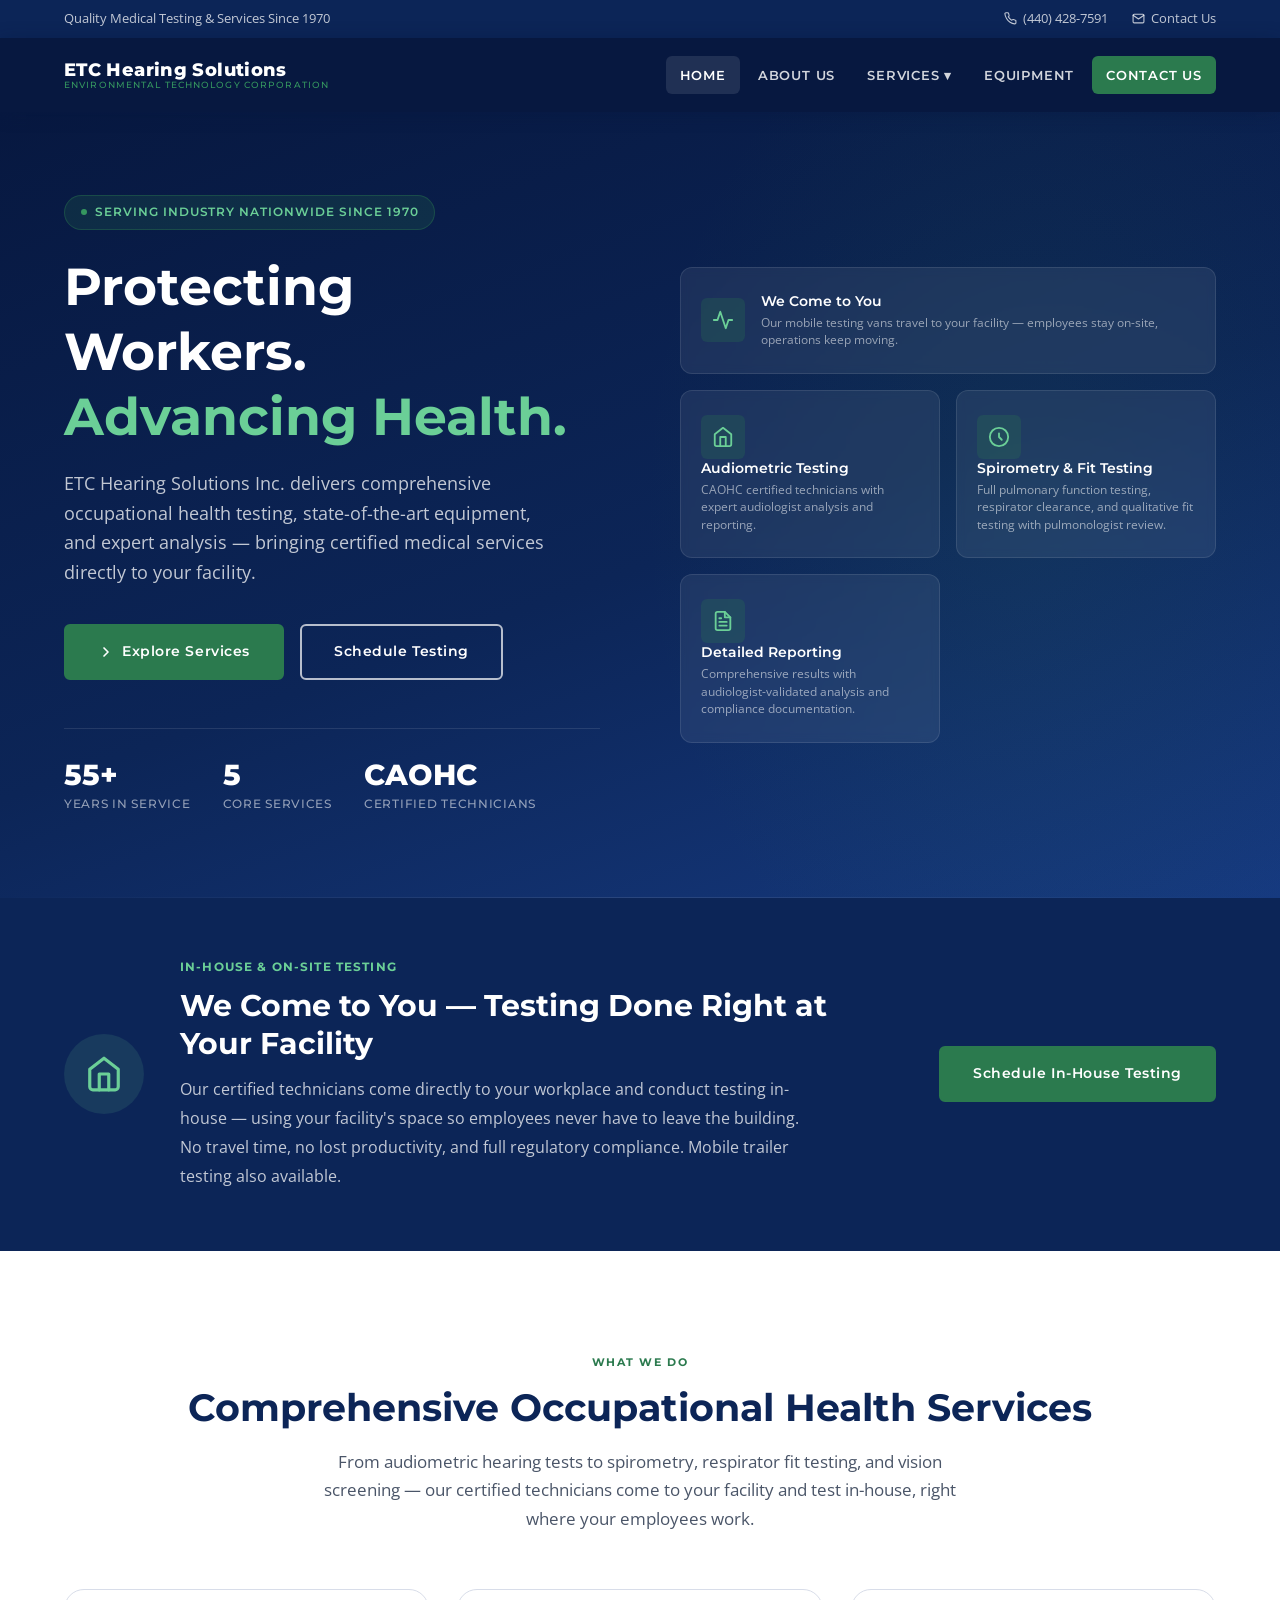
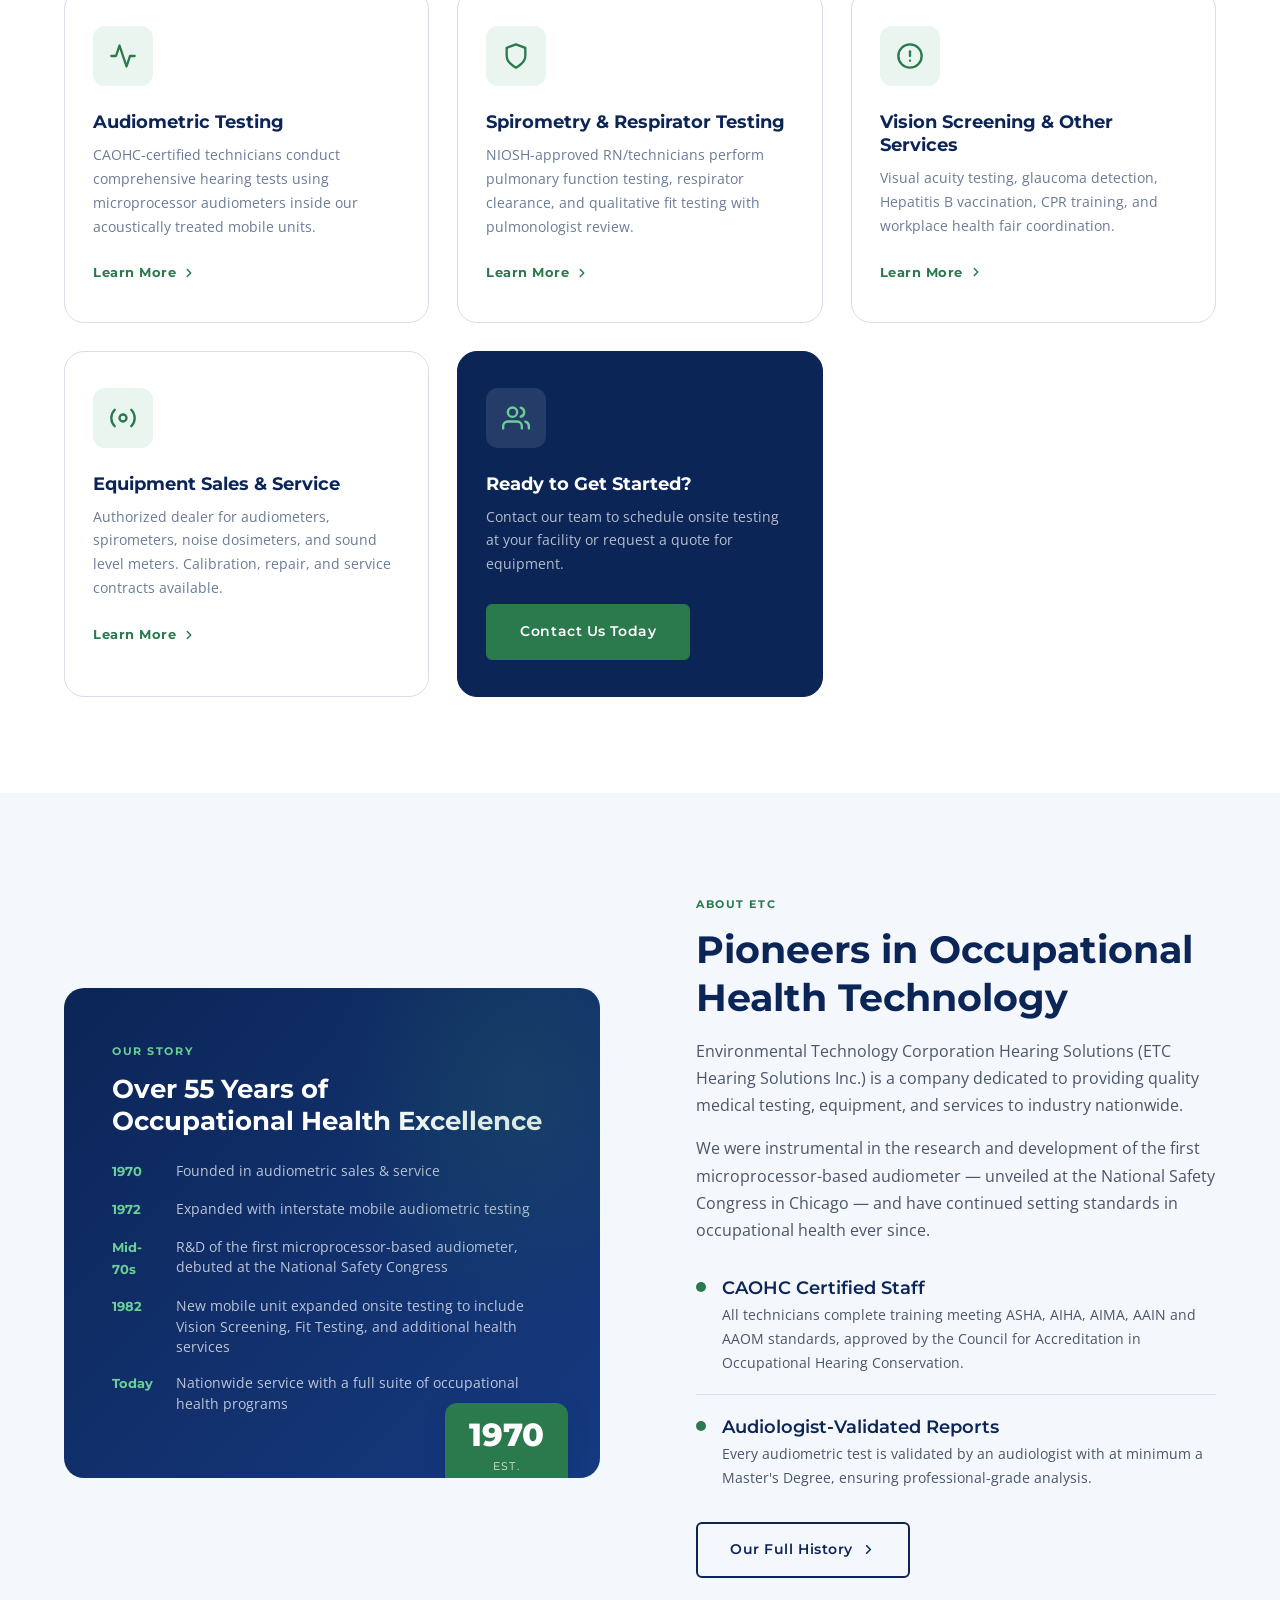
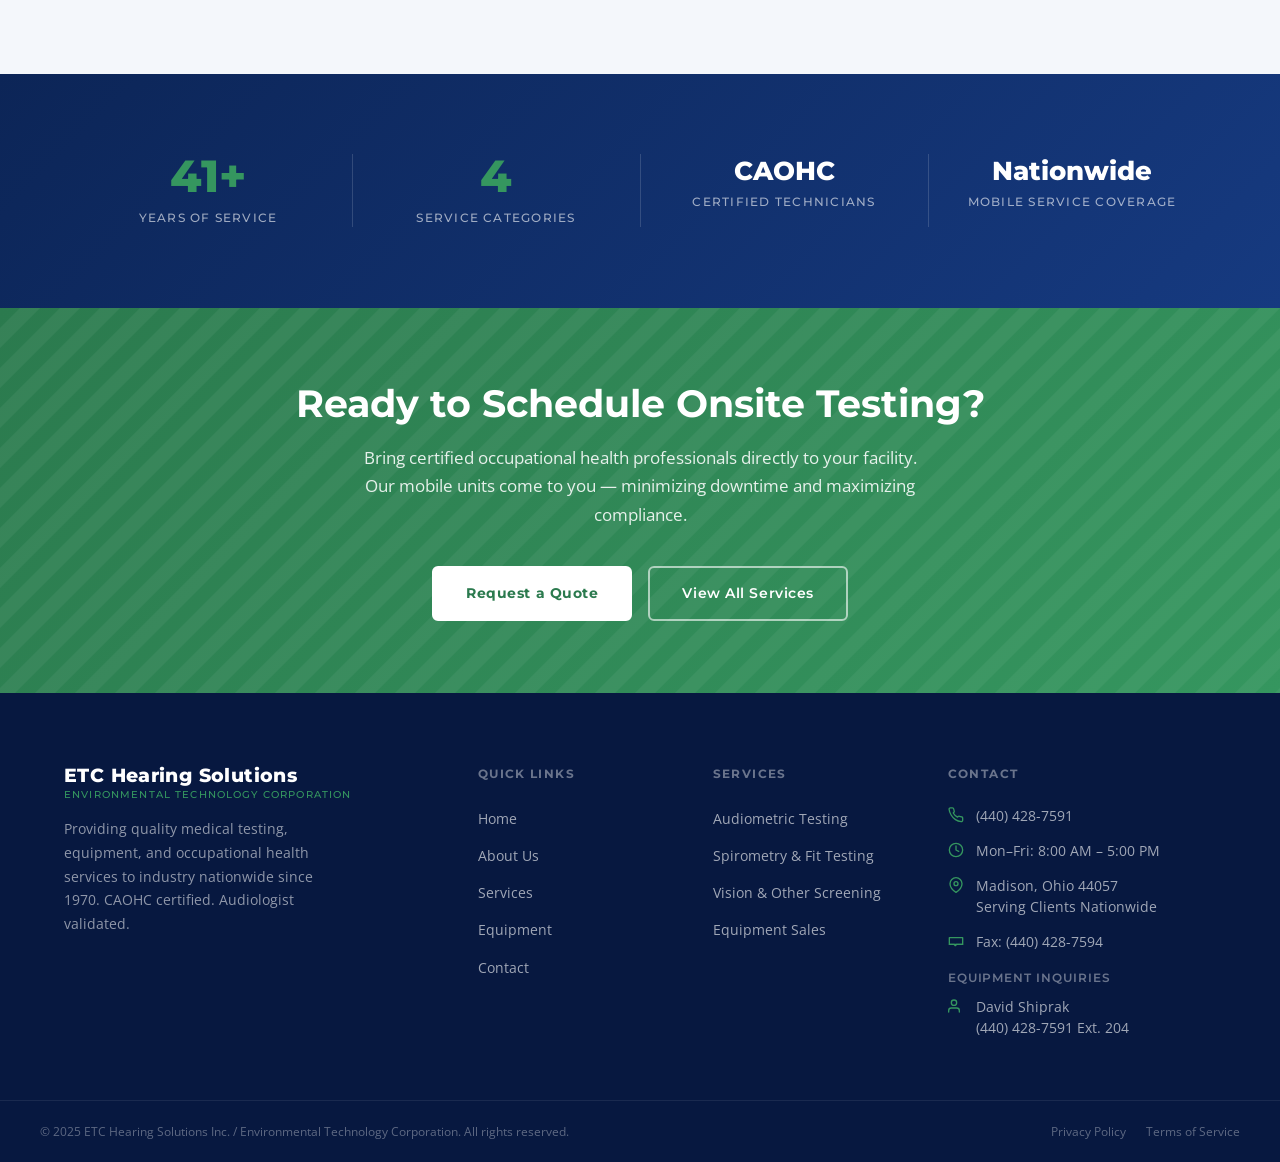
==== commit ee675ce2: "Update services, contact info, and messaging per Tina's notes - Remove X-ray, EKG, and biological sp" ====
--- a/index.html
+++ b/index.html
@@ -49,9 +49,8 @@
             <a href="services.html">Services ▾</a>
             <ul class="dropdown-menu">
               <li><a href="services.html#audiometric">Audiometric Testing</a></li>
-              <li><a href="services.html#chest-xray">Chest X-Ray</a></li>
-              <li><a href="services.html#spirometry">Spirometry &amp; Respirator</a></li>
-              <li><a href="services.html#other-screening">Other Screening Services</a></li>
+              <li><a href="services.html#spirometry">Spirometry &amp; Fit Testing</a></li>
+              <li><a href="services.html#other-screening">Vision &amp; Other Screening</a></li>
               <li><a href="services.html#equipment-service">Equipment Sales &amp; Service</a></li>
             </ul>
           </li>
@@ -106,8 +105,8 @@
               <svg xmlns="http://www.w3.org/2000/svg" viewBox="0 0 24 24" fill="none" stroke="currentColor" stroke-width="2" stroke-linecap="round" stroke-linejoin="round"><path d="M22 12h-4l-3 9L9 3l-3 9H2"/></svg>
             </div>
             <div>
-              <h4>Mobile Testing Units</h4>
-              <p>Acoustically treated units come directly to your facility for minimal workflow disruption.</p>
+              <h4>We Come to You</h4>
+              <p>Our mobile testing vans travel to your facility — employees stay on-site, operations keep moving.</p>
             </div>
           </div>
           <div class="hero-card">
@@ -124,8 +123,8 @@
               <svg xmlns="http://www.w3.org/2000/svg" viewBox="0 0 24 24" fill="none" stroke="currentColor" stroke-width="2" stroke-linecap="round" stroke-linejoin="round"><circle cx="12" cy="12" r="10"/><path d="M12 8v4l3 3"/></svg>
             </div>
             <div>
-              <h4>Spirometry &amp; X-Ray</h4>
-              <p>Full pulmonary function testing and chest imaging with specialist review.</p>
+              <h4>Spirometry &amp; Fit Testing</h4>
+              <p>Full pulmonary function testing, respirator clearance, and qualitative fit testing with pulmonologist review.</p>
             </div>
           </div>
           <div class="hero-card">
@@ -138,6 +137,25 @@
             </div>
           </div>
         </div>
+      </div>
+    </div>
+  </section>
+
+  <!-- IN-HOUSE TESTING CALLOUT -->
+  <section style="background:var(--navy); padding:60px 0;">
+    <div class="container">
+      <div style="display:grid; grid-template-columns:80px 1fr auto; gap:36px; align-items:center; flex-wrap:wrap;">
+        <div style="width:80px; height:80px; background:rgba(107,207,151,0.12); border-radius:50%; display:flex; align-items:center; justify-content:center; flex-shrink:0;">
+          <svg xmlns="http://www.w3.org/2000/svg" width="38" height="38" viewBox="0 0 24 24" fill="none" stroke="#6BCF97" stroke-width="2" stroke-linecap="round" stroke-linejoin="round"><path d="M3 9l9-7 9 7v11a2 2 0 0 1-2 2H5a2 2 0 0 1-2-2z"/><polyline points="9 22 9 12 15 12 15 22"/></svg>
+        </div>
+        <div>
+          <div style="font-family:var(--font-heading); font-size:0.72rem; font-weight:700; letter-spacing:0.1em; text-transform:uppercase; color:#6BCF97; margin-bottom:10px;">In-House &amp; On-Site Testing</div>
+          <h2 style="color:#fff; font-size:clamp(1.35rem,3vw,1.9rem); margin-bottom:12px;">We Come to You — Testing Done Right at Your Facility</h2>
+          <p style="color:rgba(255,255,255,0.75); margin:0; max-width:640px; line-height:1.8;">
+            Our certified technicians come directly to your workplace and conduct testing in-house — using your facility's space so employees never have to leave the building. No travel time, no lost productivity, and full regulatory compliance. Mobile trailer testing also available.
+          </p>
+        </div>
+        <a href="contact.html" class="btn btn-primary" style="flex-shrink:0; white-space:nowrap;">Schedule In-House Testing</a>
       </div>
     </div>
   </section>
@@ -149,8 +167,8 @@
         <span class="section-label">What We Do</span>
         <h2 class="section-title">Comprehensive Occupational Health Services</h2>
         <p class="section-subtitle">
-          From audiometric testing and chest X-rays to EKGs and biological specimen analysis,
-          we bring certified medical professionals and equipment directly to your workplace.
+          From audiometric hearing tests to spirometry, respirator fit testing, and vision screening —
+          our certified technicians come to your facility and test in-house, right where your employees work.
         </p>
       </div>
       <div class="services-grid">
@@ -169,18 +187,6 @@
 
         <div class="service-card">
           <div class="service-icon">
-            <svg xmlns="http://www.w3.org/2000/svg" viewBox="0 0 24 24" fill="none" stroke="currentColor" stroke-width="2" stroke-linecap="round" stroke-linejoin="round"><rect x="3" y="3" width="18" height="18" rx="2" ry="2"/><circle cx="8.5" cy="8.5" r="1.5"/><polyline points="21 15 16 10 5 21"/></svg>
-          </div>
-          <h3>Chest X-Ray</h3>
-          <p>Full-size 14×17 chest films developed immediately on-site. Detects pneumoconiosis, pleural thickening, and early-stage lung conditions.</p>
-          <a href="services.html#chest-xray" class="learn-more">
-            Learn More
-            <svg xmlns="http://www.w3.org/2000/svg" width="14" height="14" viewBox="0 0 24 24" fill="none" stroke="currentColor" stroke-width="2.5" stroke-linecap="round" stroke-linejoin="round"><polyline points="9 18 15 12 9 6"/></svg>
-          </a>
-        </div>
-
-        <div class="service-card">
-          <div class="service-icon">
             <svg xmlns="http://www.w3.org/2000/svg" viewBox="0 0 24 24" fill="none" stroke="currentColor" stroke-width="2" stroke-linecap="round" stroke-linejoin="round"><path d="M12 22s8-4 8-10V5l-8-3-8 3v7c0 6 8 10 8 10z"/></svg>
           </div>
           <h3>Spirometry &amp; Respirator Testing</h3>
@@ -193,10 +199,10 @@
 
         <div class="service-card">
           <div class="service-icon">
-            <svg xmlns="http://www.w3.org/2000/svg" viewBox="0 0 24 24" fill="none" stroke="currentColor" stroke-width="2" stroke-linecap="round" stroke-linejoin="round"><polyline points="22 12 18 12 15 21 9 3 6 12 2 12"/></svg>
-          </div>
-          <h3>EKG &amp; Additional Screening</h3>
-          <p>12-lead EKGs interpreted by a certified cardiologist, biological specimen sampling, Hepatitis B vaccination, vision screening, and CPR training.</p>
+            <svg xmlns="http://www.w3.org/2000/svg" viewBox="0 0 24 24" fill="none" stroke="currentColor" stroke-width="2" stroke-linecap="round" stroke-linejoin="round"><circle cx="12" cy="12" r="10"/><path d="M12 8v4"/><path d="M12 16h.01"/></svg>
+          </div>
+          <h3>Vision Screening &amp; Other Services</h3>
+          <p>Visual acuity testing, glaucoma detection, Hepatitis B vaccination, CPR training, and workplace health fair coordination.</p>
           <a href="services.html#other-screening" class="learn-more">
             Learn More
             <svg xmlns="http://www.w3.org/2000/svg" width="14" height="14" viewBox="0 0 24 24" fill="none" stroke="currentColor" stroke-width="2.5" stroke-linecap="round" stroke-linejoin="round"><polyline points="9 18 15 12 9 6"/></svg>
@@ -253,7 +259,7 @@
               </div>
               <div class="milestone-item">
                 <span class="milestone-year">1982</span>
-                <span class="milestone-text">New mobile unit added Chest X-Rays, EKGs, Vision Screening, Specimen Sampling &amp; Fit Testing</span>
+                <span class="milestone-text">New mobile unit expanded onsite testing to include Vision Screening, Fit Testing, and additional health services</span>
               </div>
               <div class="milestone-item">
                 <span class="milestone-year">Today</span>
@@ -271,7 +277,7 @@
           <h2 class="section-title">Pioneers in Occupational Health Technology</h2>
           <p>
             Environmental Technology Corporation Hearing Solutions (ETC Hearing Solutions Inc.)
-            is a privately owned company dedicated to providing quality medical testing,
+            is a company dedicated to providing quality medical testing,
             equipment, and services to industry nationwide.
           </p>
           <p>
@@ -294,13 +300,6 @@
                 <p>Every audiometric test is validated by an audiologist with at minimum a Master's Degree, ensuring professional-grade analysis.</p>
               </div>
             </div>
-            <div class="about-feature">
-              <span class="feature-dot"></span>
-              <div>
-                <h4>Workers' Compensation Expertise</h4>
-                <p>Our audiology staff maintains up-to-date files on each state's Workers' Compensation rules for noise-induced hearing loss and provides consultation for claims.</p>
-              </div>
-            </div>
           </div>
           <a href="about.html" class="btn btn-outline" style="margin-top:32px;">
             Our Full History
@@ -373,9 +372,8 @@
             <div class="footer-heading">Services</div>
             <ul class="footer-links">
               <li><a href="services.html#audiometric">Audiometric Testing</a></li>
-              <li><a href="services.html#chest-xray">Chest X-Ray</a></li>
-              <li><a href="services.html#spirometry">Spirometry</a></li>
-              <li><a href="services.html#other-screening">EKG &amp; Screening</a></li>
+              <li><a href="services.html#spirometry">Spirometry &amp; Fit Testing</a></li>
+              <li><a href="services.html#other-screening">Vision &amp; Other Screening</a></li>
               <li><a href="equipment.html">Equipment Sales</a></li>
             </ul>
           </div>
@@ -391,7 +389,11 @@
             </div>
             <div class="footer-contact-item">
               <svg xmlns="http://www.w3.org/2000/svg" viewBox="0 0 24 24" fill="none" stroke="currentColor" stroke-width="2" stroke-linecap="round" stroke-linejoin="round"><path d="M21 10c0 7-9 13-9 13s-9-6-9-13a9 9 0 0 1 18 0z"/><circle cx="12" cy="10" r="3"/></svg>
-              <span>Jefferson, Ohio<br>Serving Clients Nationwide</span>
+              <span>Madison, Ohio 44057<br>Serving Clients Nationwide</span>
+            </div>
+            <div class="footer-contact-item">
+              <svg xmlns="http://www.w3.org/2000/svg" viewBox="0 0 24 24" fill="none" stroke="currentColor" stroke-width="2" stroke-linecap="round" stroke-linejoin="round"><polyline points="22 17 13 17 11 19 9 17 2 17"/><path d="M2 7h20v10H2z"/></svg>
+              <span>Fax: (440) 428-7594</span>
             </div>
             <div style="margin-top:16px;">
               <div style="font-size:0.75rem; color:rgba(255,255,255,0.4); font-family:var(--font-heading); font-weight:600; letter-spacing:0.08em; text-transform:uppercase; margin-bottom:8px;">Equipment Inquiries</div>
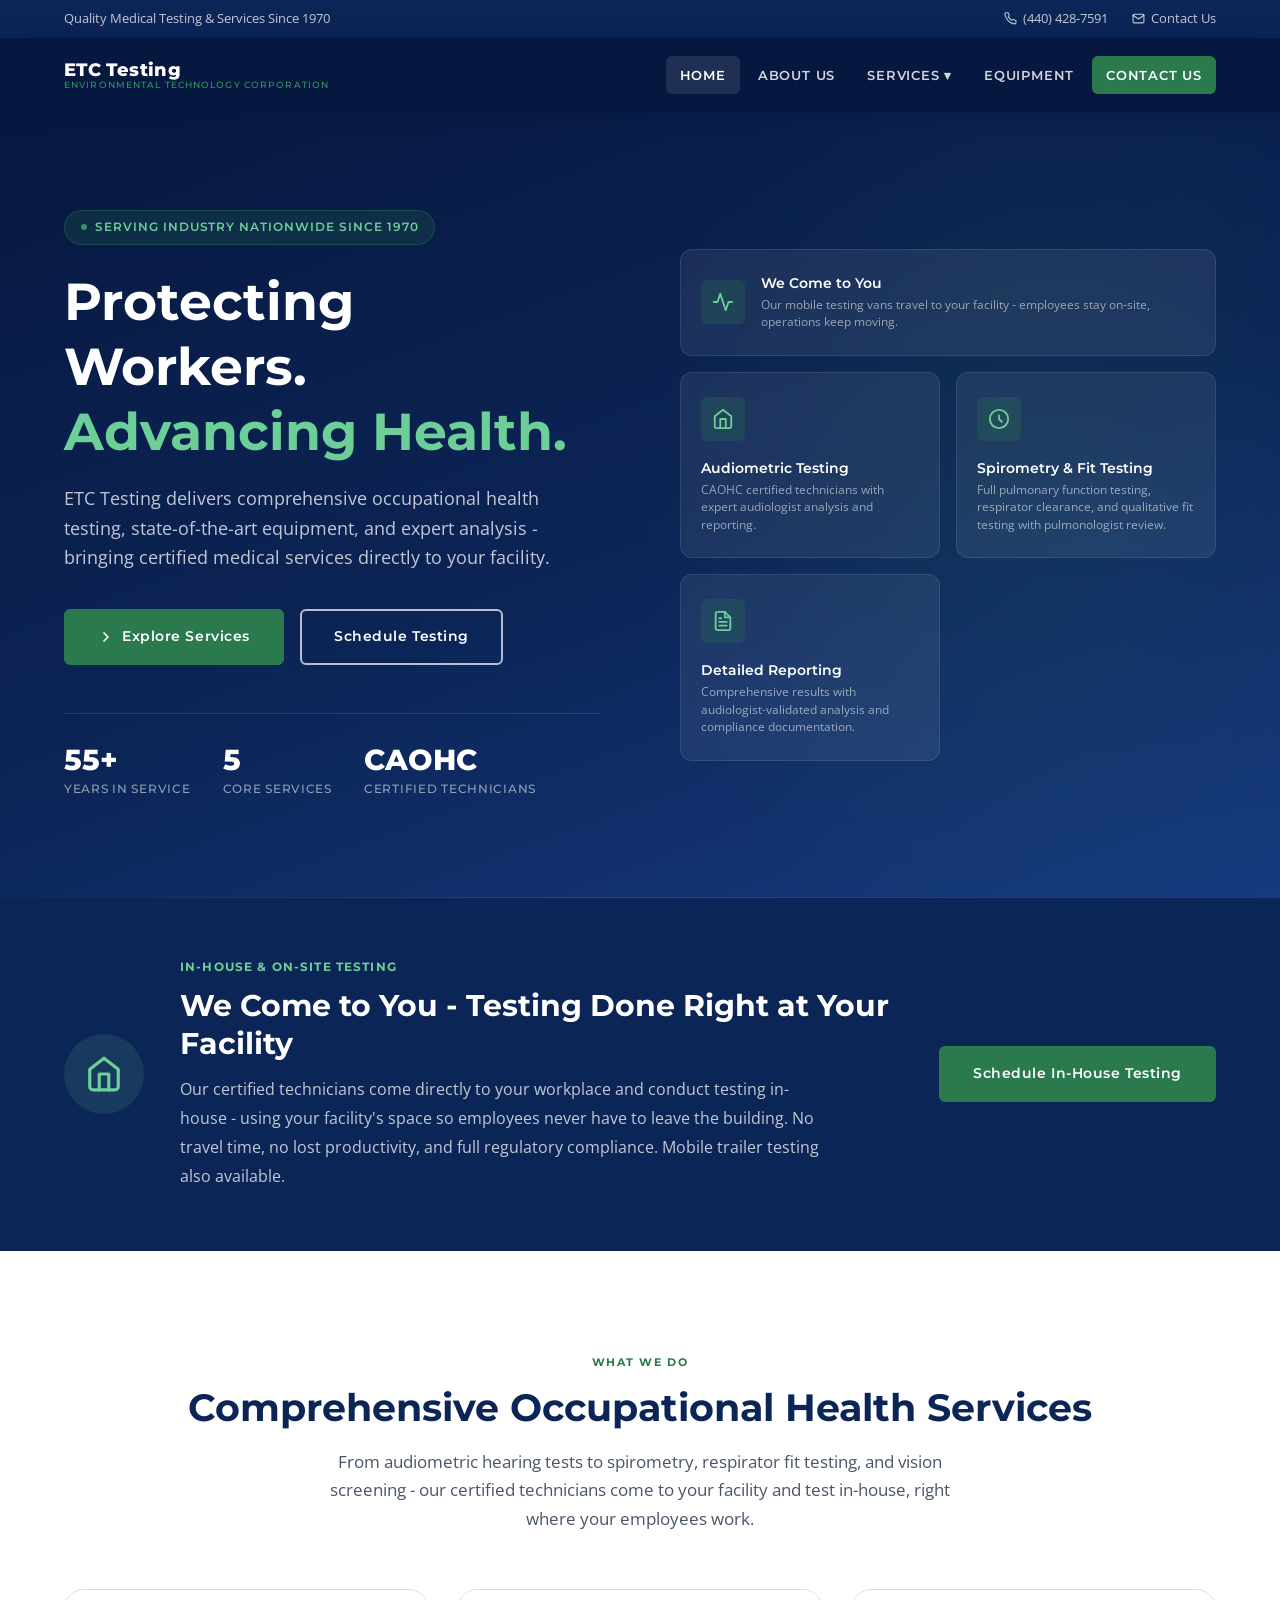
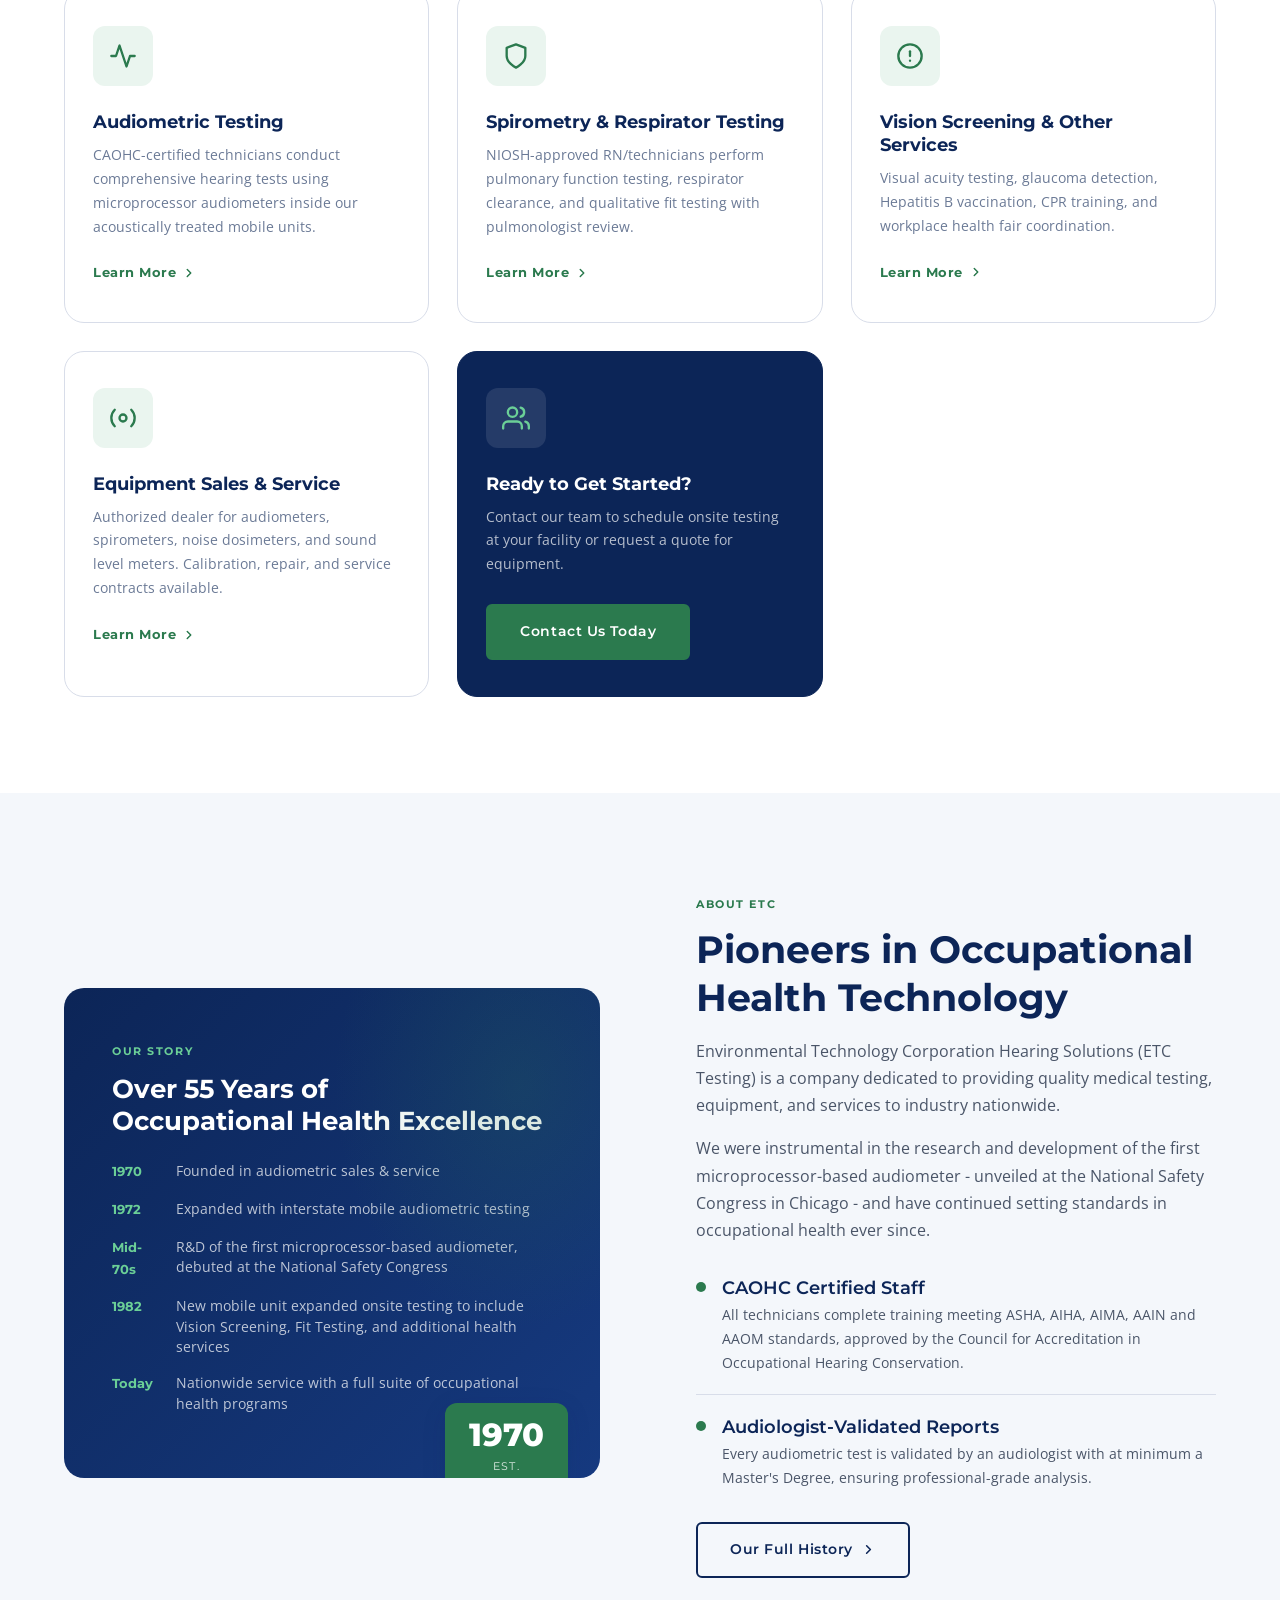
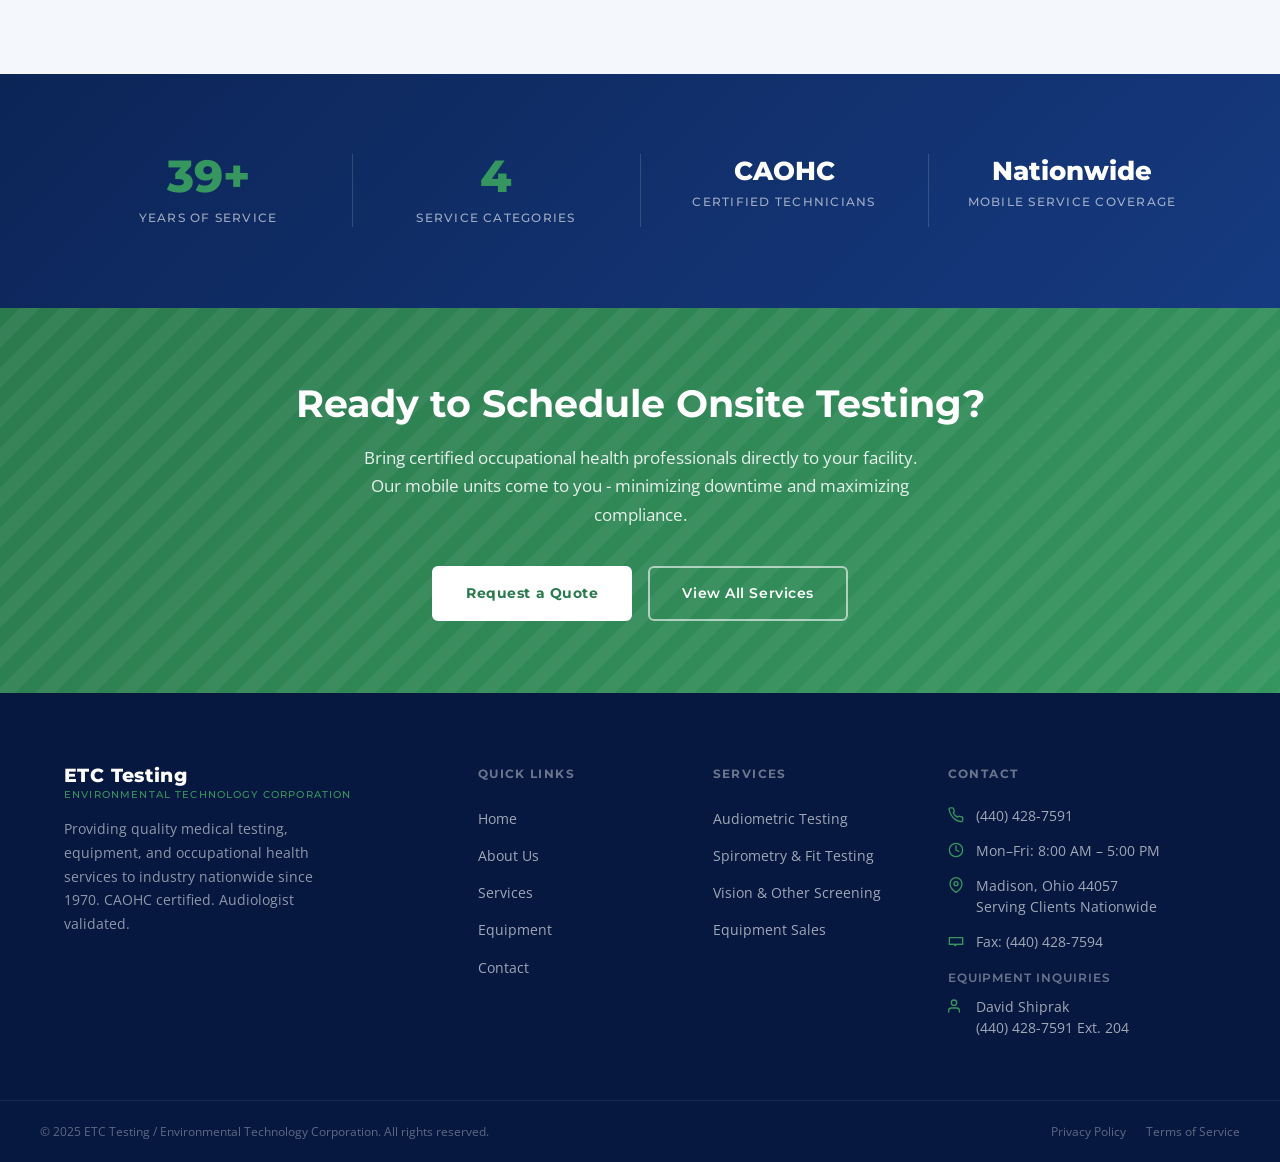
==== commit 9ace84d2: "Rename to ETC Testing, fix icon spacing, remove em dashes" ====
--- a/index.html
+++ b/index.html
@@ -3,8 +3,8 @@
 <head>
   <meta charset="UTF-8" />
   <meta name="viewport" content="width=device-width, initial-scale=1.0" />
-  <title>ETC Hearing Solutions Inc. | Occupational Health Testing & Equipment</title>
-  <meta name="description" content="Environmental Technology Corporation Hearing Solutions — providing quality medical testing, equipment, and services to industry nationwide since 1970." />
+  <title>ETC Testing | Occupational Health Testing & Equipment</title>
+  <meta name="description" content="Environmental Technology Corporation Hearing Solutions  -  providing quality medical testing, equipment, and services to industry nationwide since 1970." />
   <link rel="stylesheet" href="css/styles.css" />
   <link rel="icon" href="data:image/svg+xml,<svg xmlns='http://www.w3.org/2000/svg' viewBox='0 0 100 100'><rect width='100' height='100' rx='16' fill='%230C2557'/><text y='.9em' x='.1em' font-size='80' fill='%232B7A4E'>⚕</text></svg>" />
 </head>
@@ -33,7 +33,7 @@
   <header class="site-header">
     <div class="container header-inner">
       <a href="index.html" class="site-logo">
-        <span class="logo-name">ETC Hearing Solutions</span>
+        <span class="logo-name">ETC Testing</span>
         <span class="logo-sub">Environmental Technology Corporation</span>
       </a>
 
@@ -72,8 +72,8 @@
           </div>
           <h1>Protecting Workers.<br><span>Advancing Health.</span></h1>
           <p class="lead">
-            ETC Hearing Solutions Inc. delivers comprehensive occupational health
-            testing, state-of-the-art equipment, and expert analysis — bringing
+            ETC Testing delivers comprehensive occupational health
+            testing, state-of-the-art equipment, and expert analysis  -  bringing
             certified medical services directly to your facility.
           </p>
           <div class="hero-actions">
@@ -106,7 +106,7 @@
             </div>
             <div>
               <h4>We Come to You</h4>
-              <p>Our mobile testing vans travel to your facility — employees stay on-site, operations keep moving.</p>
+              <p>Our mobile testing vans travel to your facility  -  employees stay on-site, operations keep moving.</p>
             </div>
           </div>
           <div class="hero-card">
@@ -150,9 +150,9 @@
         </div>
         <div>
           <div style="font-family:var(--font-heading); font-size:0.72rem; font-weight:700; letter-spacing:0.1em; text-transform:uppercase; color:#6BCF97; margin-bottom:10px;">In-House &amp; On-Site Testing</div>
-          <h2 style="color:#fff; font-size:clamp(1.35rem,3vw,1.9rem); margin-bottom:12px;">We Come to You — Testing Done Right at Your Facility</h2>
+          <h2 style="color:#fff; font-size:clamp(1.35rem,3vw,1.9rem); margin-bottom:12px;">We Come to You  -  Testing Done Right at Your Facility</h2>
           <p style="color:rgba(255,255,255,0.75); margin:0; max-width:640px; line-height:1.8;">
-            Our certified technicians come directly to your workplace and conduct testing in-house — using your facility's space so employees never have to leave the building. No travel time, no lost productivity, and full regulatory compliance. Mobile trailer testing also available.
+            Our certified technicians come directly to your workplace and conduct testing in-house  -  using your facility's space so employees never have to leave the building. No travel time, no lost productivity, and full regulatory compliance. Mobile trailer testing also available.
           </p>
         </div>
         <a href="contact.html" class="btn btn-primary" style="flex-shrink:0; white-space:nowrap;">Schedule In-House Testing</a>
@@ -167,7 +167,7 @@
         <span class="section-label">What We Do</span>
         <h2 class="section-title">Comprehensive Occupational Health Services</h2>
         <p class="section-subtitle">
-          From audiometric hearing tests to spirometry, respirator fit testing, and vision screening —
+          From audiometric hearing tests to spirometry, respirator fit testing, and vision screening  - 
           our certified technicians come to your facility and test in-house, right where your employees work.
         </p>
       </div>
@@ -276,14 +276,14 @@
           <span class="section-label">About ETC</span>
           <h2 class="section-title">Pioneers in Occupational Health Technology</h2>
           <p>
-            Environmental Technology Corporation Hearing Solutions (ETC Hearing Solutions Inc.)
+            Environmental Technology Corporation Hearing Solutions (ETC Testing)
             is a company dedicated to providing quality medical testing,
             equipment, and services to industry nationwide.
           </p>
           <p>
             We were instrumental in the research and development of the first
-            microprocessor-based audiometer — unveiled at the National Safety Congress in
-            Chicago — and have continued setting standards in occupational health ever since.
+            microprocessor-based audiometer  -  unveiled at the National Safety Congress in
+            Chicago  -  and have continued setting standards in occupational health ever since.
           </p>
           <div class="about-features">
             <div class="about-feature">
@@ -338,7 +338,7 @@
   <section class="cta-banner">
     <div class="container">
       <h2>Ready to Schedule Onsite Testing?</h2>
-      <p>Bring certified occupational health professionals directly to your facility. Our mobile units come to you — minimizing downtime and maximizing compliance.</p>
+      <p>Bring certified occupational health professionals directly to your facility. Our mobile units come to you  -  minimizing downtime and maximizing compliance.</p>
       <div class="cta-actions">
         <a href="contact.html" class="btn btn-white">Request a Quote</a>
         <a href="services.html" class="btn btn-white-outline">View All Services</a>
@@ -353,7 +353,7 @@
         <div class="footer-grid">
           <div class="footer-brand">
             <div class="site-logo">
-              <span class="logo-name">ETC Hearing Solutions</span>
+              <span class="logo-name">ETC Testing</span>
               <span class="logo-sub">Environmental Technology Corporation</span>
             </div>
             <p>Providing quality medical testing, equipment, and occupational health services to industry nationwide since 1970. CAOHC certified. Audiologist validated.</p>
@@ -407,7 +407,7 @@
       </div>
     </div>
     <div class="container footer-bottom">
-      <span class="footer-copy">&copy; 2025 ETC Hearing Solutions Inc. / Environmental Technology Corporation. All rights reserved.</span>
+      <span class="footer-copy">&copy; 2025 ETC Testing / Environmental Technology Corporation. All rights reserved.</span>
       <div class="footer-legal">
         <a href="#">Privacy Policy</a>
         <a href="#">Terms of Service</a>
--- a/css/styles.css
+++ b/css/styles.css
@@ -1,5 +1,5 @@
 /* ============================================================
-   ETC Hearing Solutions Inc. — Main Stylesheet
+   ETC Testing  -  Main Stylesheet
    Color Palette: Navy Blue / White / Green Accent
    ============================================================ */
 
@@ -481,7 +481,9 @@
   border-radius: var(--radius-sm);
   display: flex; align-items: center; justify-content: center;
   flex-shrink: 0;
-}
+  margin-bottom: 18px;
+}
+.hero-card:first-child .hero-card-icon { margin-bottom: 0; }
 .hero-card-icon svg { width: 22px; height: 22px; color: #6BCF97; }
 .hero-card h4 { color: var(--white); font-size: 0.9rem; margin-bottom: 4px; }
 .hero-card p  { color: rgba(255,255,255,0.55); font-size: 0.78rem; margin: 0; line-height: 1.4; }
